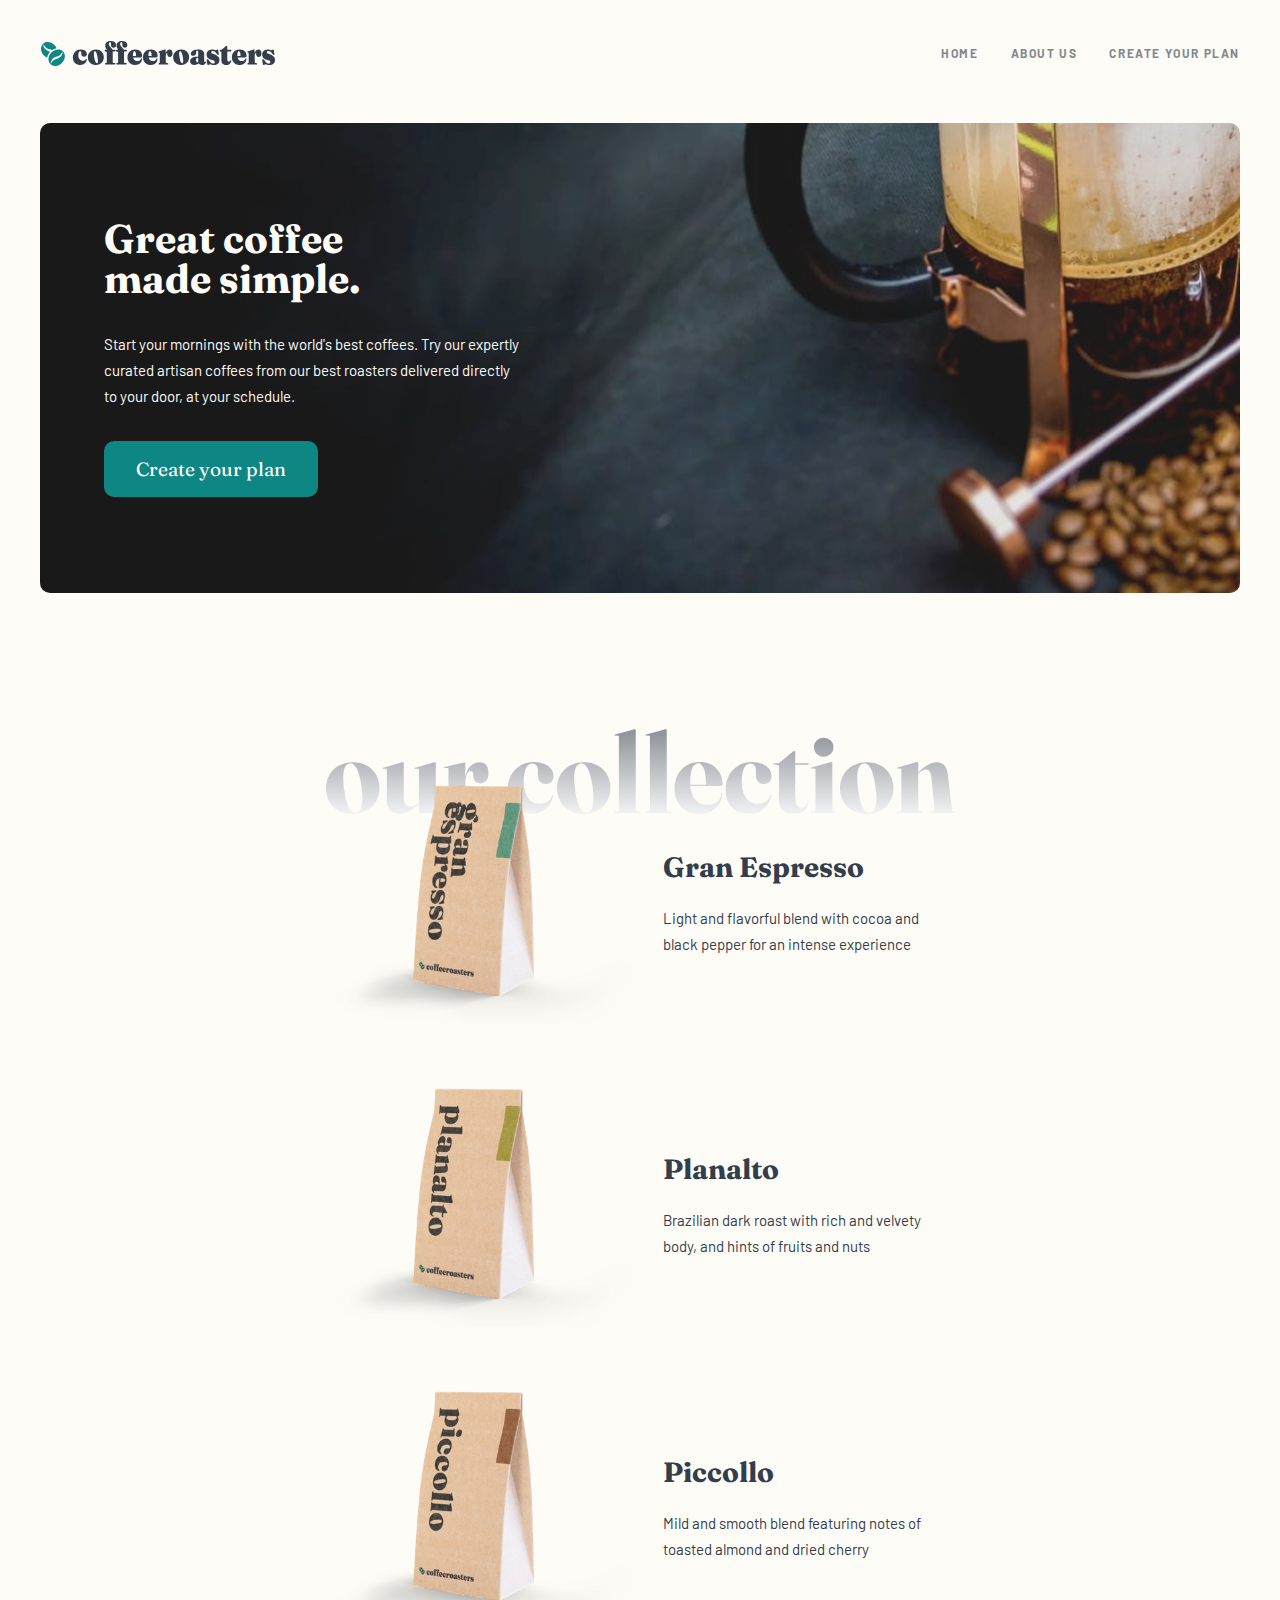
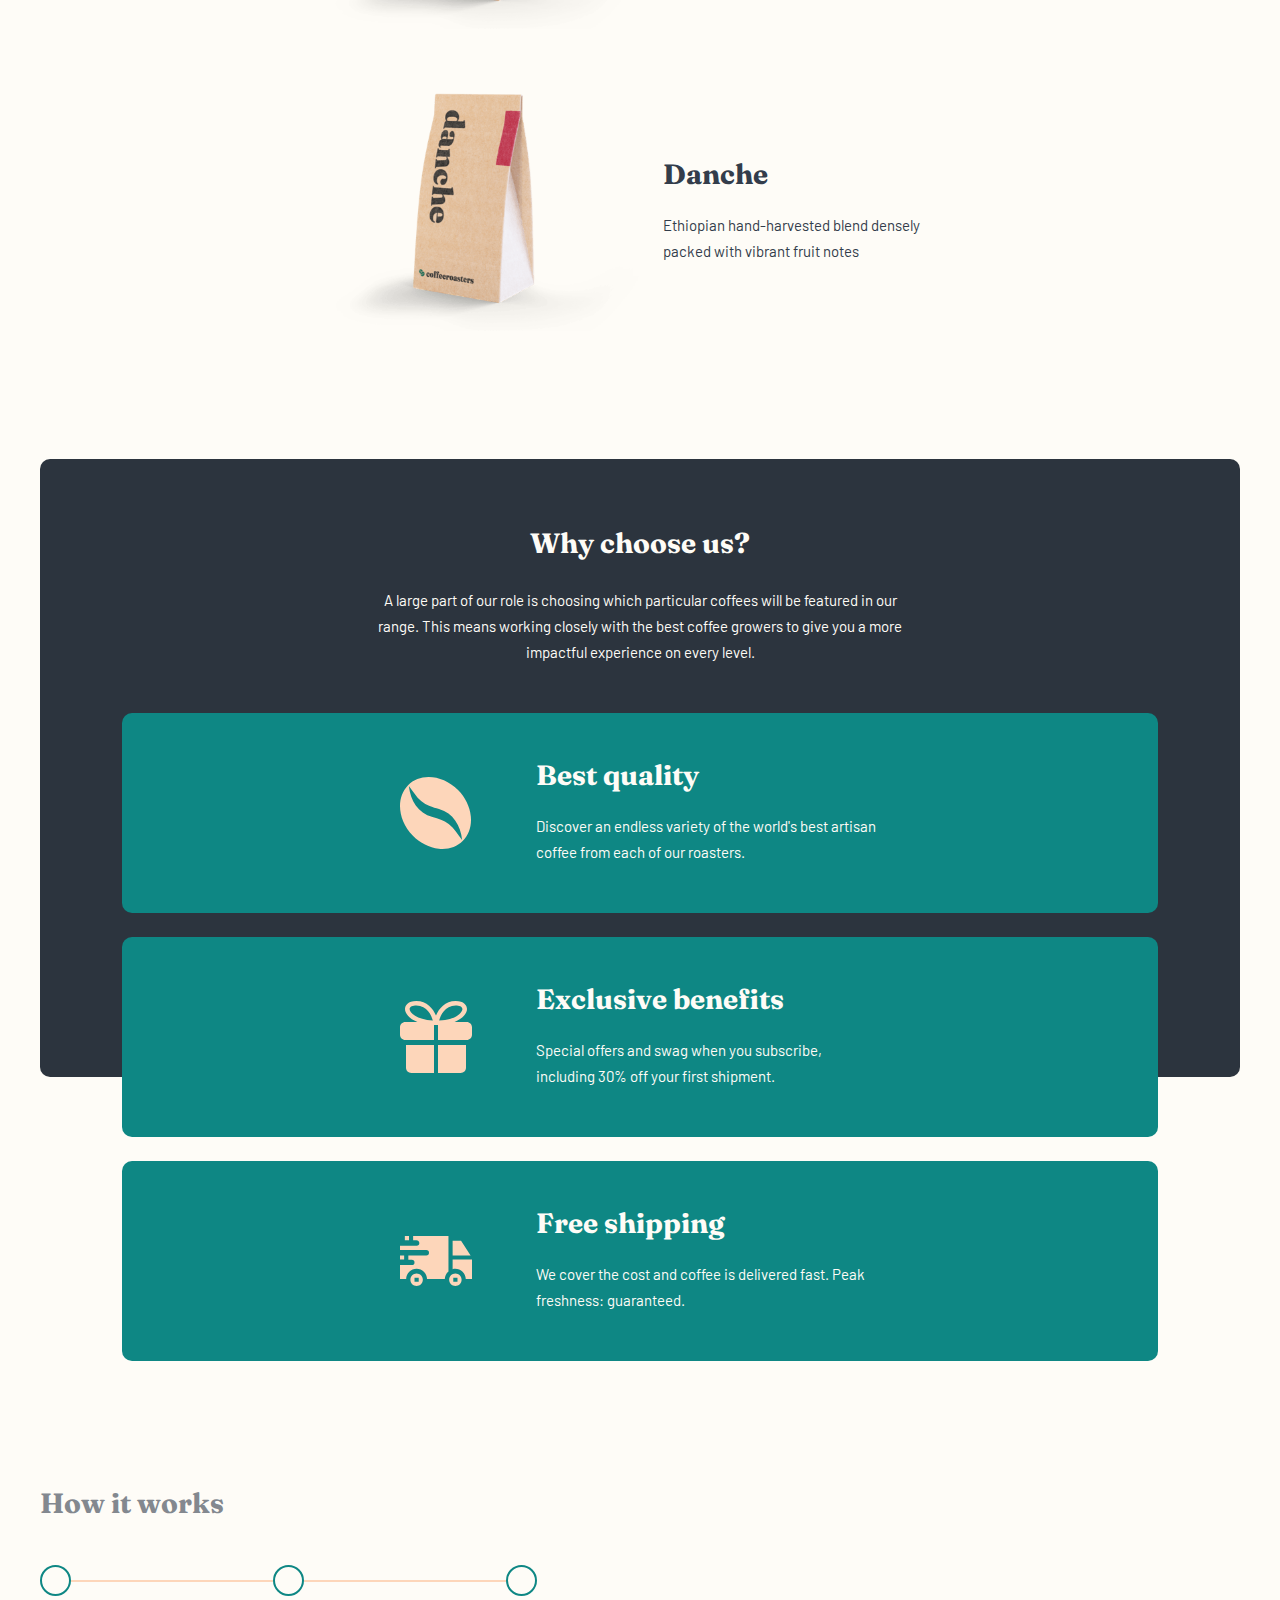
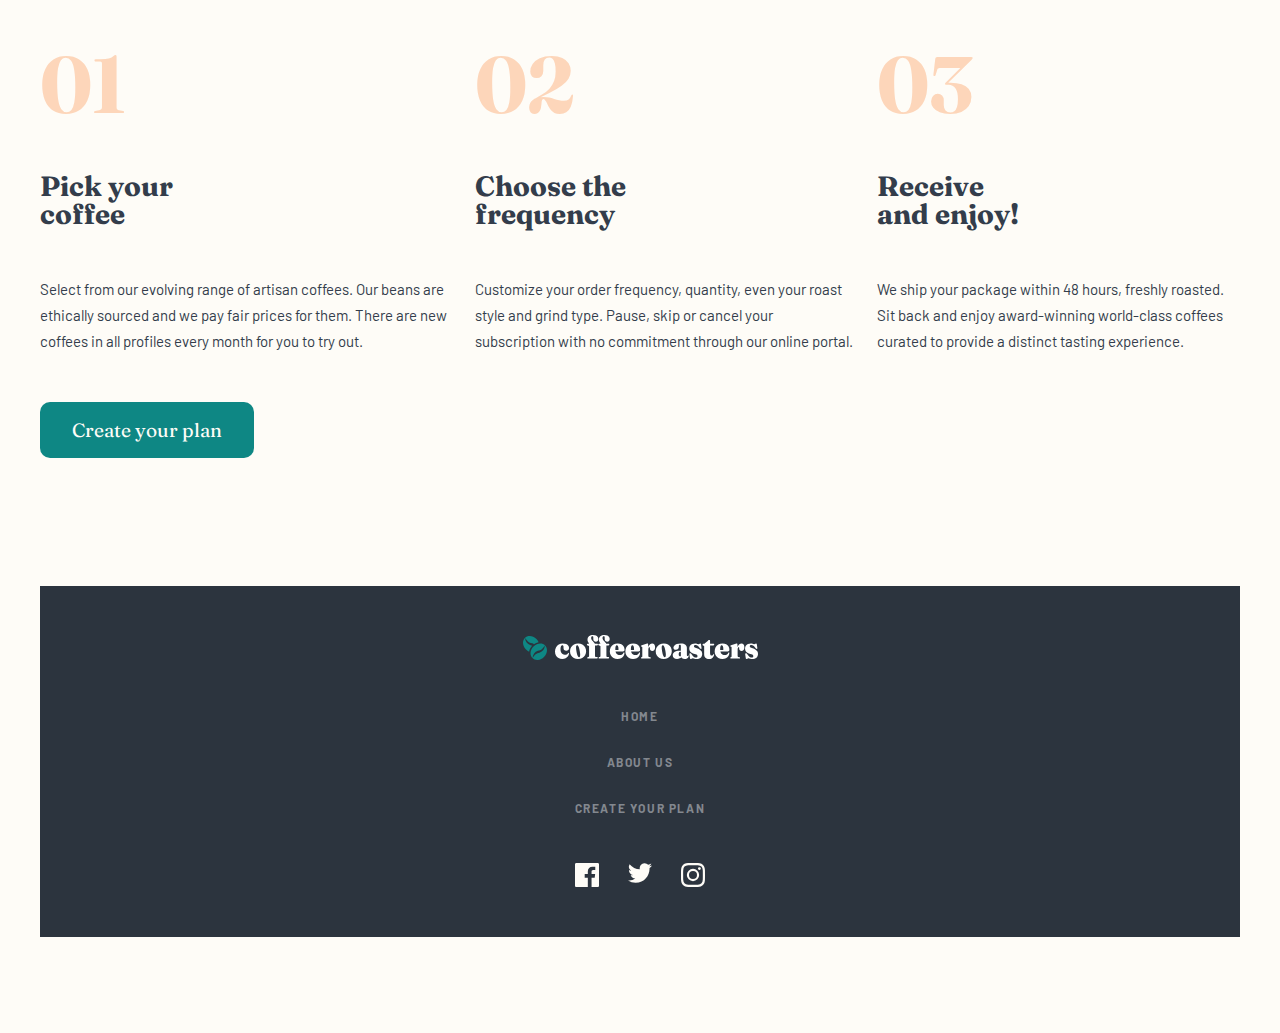
==== starter-code/index.html @ ee23ea0d "this will add the correct the spacing for the our collection section on mobile and tablet" ====
<!DOCTYPE html>
<html lang="en">
  <head>
    <meta charset="UTF-8" />
    <meta name="viewport" content="width=device-width, initial-scale=1.0" />

    <link
      rel="icon"
      type="image/png"
      sizes="32x32"
      href="./assets/favicon-32x32.png"
    />
    <link rel="stylesheet" href="styles.css" />
    <link rel="preconnect" href="https://fonts.googleapis.com" />
    <link rel="preconnect" href="https://fonts.gstatic.com" crossorigin />
    <link
      href="https://fonts.googleapis.com/css2?family=Barlow:wght@400;700&family=Fraunces:opsz,wght@9..144,900&display=swap"
      rel="stylesheet"
    />
    <title>Frontend Mentor | Coffeeroasters subscription site</title>
  </head>
  <body>
    <section class="header-nav-section">
      <img class="header-logo" src="./assets/shared/desktop/logo.svg" />
      <img id="burger-nav" src="./assets/shared/mobile/icon-hamburger.svg" />
      <nav class="header-nav">
        <a href="#">Home</a>
        <a href="#">About Us</a>
        <a href="#">Create Your Plan</a>
      </nav>
    </section>
    <nav class="mobile-menu-overlay">
      <a href="#">Home</a>
      <a href="#">About Us</a>
      <a href="#">Create Your Plan</a>
    </nav>
    <div class="container">
      <header>
        <h1>Great coffee made simple.</h1>

        <p>
          Start your mornings with the world's best coffees. Try our expertly
          curated artisan coffees from our best roasters delivered directly to
          your door, at your schedule.
        </p>

        <a class="green-button">Create your plan</a>
      </header>
      <section class="collections">
        <h2>our collection</h2>
        <div class="collections-container">
        <div class="collection-coffee">
          <img src="./assets/home/desktop/image-gran-espresso.png" />
          <div class="coffee-info">
            <h3>Gran Espresso</h3>
            <p>
              Light and flavorful blend with cocoa and black pepper for an
              intense experience
            </p>
          </div>
        </div>
        <div class="collection-coffee">
          <img src="./assets/home/desktop/image-planalto.png" />
          <div class="coffee-info">
            <h3>Planalto</h3>
            <p>
              Brazilian dark roast with rich and velvety body, and hints of
              fruits and nuts
            </p>
          </div>
        </div>
        <div class="collection-coffee">
          <img src="./assets/home/desktop/image-piccollo.png" />
          <div class="coffee-info">
            <h3>Piccollo</h3>
            <p>
              Mild and smooth blend featuring notes of toasted almond and dried
              cherry
            </p>
          </div>
        </div>
        <div class="collection-coffee">
          <img src="./assets/home/desktop/image-danche.png" />
          <div class="coffee-info">
            <h3>Danche</h3>
            <p>
              Ethiopian hand-harvested blend densely packed with vibrant fruit
              notes
            </p>
          </div>
        </div>
      </div>
      </section>
      <section class="why-choose-us">
        <div class="choose-background">
          <div class="dark-background"></div>
        </div>

        <div class="choose-content">
          <h2>Why choose us?</h2>
          <p>
            A large part of our role is choosing which particular coffees will
            be featured in our range. This means working closely with the best
            coffee growers to give you a more impactful experience on every
            level.
          </p>
          <div class="why-choose"></div>
          <div class="choose-container">
            <img src="./assets/home/desktop/icon-coffee-bean.svg" />
            <div class="why-choose-info">
              <h3>Best quality</h3>
              <p>
                Discover an endless variety of the world's best artisan coffee
                from each of our roasters.
              </p>
            </div>
          </div>
          <div class="choose-container">
            <img src="./assets/home/desktop/icon-gift.svg" />
            <div class="why-choose-info">
              <h3>Exclusive benefits</h3>
              <p>
                Special offers and swag when you subscribe, including 30% off
                your first shipment.
              </p>
            </div>
          </div>
          <div class="choose-container">
            <img src="./assets/home/desktop/icon-truck.svg" />
            <div class="why-choose-info">
              <h3>Free shipping</h3>
              <p>
                We cover the cost and coffee is delivered fast. Peak freshness:
                guaranteed.
              </p>
            </div>
          </div>
        </div>
      </section>
      <section class="how-it-works">
        <h3>How it works</h3>
        <div class="how-it-works-image">
          <div class="circle"></div>
          <div class="line"></div>
          <div class="circle"></div>
          <div class="line"></div>
          <div class="circle"></div>
        </div>
        <div class="how-it-works-container">
          <div class="how-it-works-info">
            <h4>01</h4>
            <h3>Pick your coffee</h3>
            <p>
              Select from our evolving range of artisan coffees. Our beans are
              ethically sourced and we pay fair prices for them. There are new
              coffees in all profiles every month for you to try out.
            </p>
          </div>
          <div class="how-it-works-info">
            <h4>02</h4>
            <h3>Choose the frequency</h3>
            <p>
              Customize your order frequency, quantity, even your roast style
              and grind type. Pause, skip or cancel your subscription with no
              commitment through our online portal.
            </p>
          </div>
          <div class="how-it-works-container">
            <div class="how-it-works-info">
              <h4>03</h4>
              <h3>Receive and enjoy!</h3>
              <p>
                We ship your package within 48 hours, freshly roasted. Sit back
                and enjoy award-winning world-class coffees curated to provide a
                distinct tasting experience.
              </p>
            </div>
          </div>
        </div>
        <a class="green-button">Create your plan</a>
      </section>
      <footer>
        <nav class="footer-nav">
          <img
            class="footer-logo"
            src="./assets/shared/desktop/logo-white.svg"
          />
          <a href="#">HOME</a>
          <a href="#">ABOUT US</a>
          <a href="#">CREATE YOUR PLAN</a>
          <div class="social-icons">
            <a href="#"
              ><svg xmlns="http://www.w3.org/2000/svg" width="24" height="24">
                <path
                  fill="#FEFCF7"
                  d="M22.675 0H1.325C.593 0 0 .593 0 1.325v21.351C0 23.407.593 24 1.325 24H12.82v-9.294H9.692v-3.622h3.128V8.413c0-3.1 1.893-4.788 4.659-4.788 1.325 0 2.463.099 2.795.143v3.24l-1.918.001c-1.504 0-1.795.715-1.795 1.763v2.313h3.587l-.467 3.622h-3.12V24h6.116c.73 0 1.323-.593 1.323-1.325V1.325C24 .593 23.407 0 22.675 0z"
                /></svg
            ></a>
            <a href="#"
              ><svg xmlns="http://www.w3.org/2000/svg" width="24" height="20">
                <path
                  fill="#FEFCF7"
                  d="M24 2.557a9.83 9.83 0 01-2.828.775A4.932 4.932 0 0023.337.608a9.864 9.864 0 01-3.127 1.195A4.916 4.916 0 0016.616.248c-3.179 0-5.515 2.966-4.797 6.045A13.978 13.978 0 011.671 1.149a4.93 4.93 0 001.523 6.574 4.903 4.903 0 01-2.229-.616c-.054 2.281 1.581 4.415 3.949 4.89a4.935 4.935 0 01-2.224.084 4.928 4.928 0 004.6 3.419A9.9 9.9 0 010 17.54a13.94 13.94 0 007.548 2.212c9.142 0 14.307-7.721 13.995-14.646A10.025 10.025 0 0024 2.557z"
                /></svg
            ></a>
            <a href="#"
              ><svg xmlns="http://www.w3.org/2000/svg" width="24" height="24">
                <path
                  fill="#FEFCF7"
                  d="M12 2.163c3.204 0 3.584.012 4.85.07 3.252.148 4.771 1.691 4.919 4.919.058 1.265.069 1.645.069 4.849 0 3.205-.012 3.584-.069 4.849-.149 3.225-1.664 4.771-4.919 4.919-1.266.058-1.644.07-4.85.07-3.204 0-3.584-.012-4.849-.07-3.26-.149-4.771-1.699-4.919-4.92-.058-1.265-.07-1.644-.07-4.849 0-3.204.013-3.583.07-4.849.149-3.227 1.664-4.771 4.919-4.919 1.266-.057 1.645-.069 4.849-.069zM12 0C8.741 0 8.333.014 7.053.072 2.695.272.273 2.69.073 7.052.014 8.333 0 8.741 0 12c0 3.259.014 3.668.072 4.948.2 4.358 2.618 6.78 6.98 6.98C8.333 23.986 8.741 24 12 24c3.259 0 3.668-.014 4.948-.072 4.354-.2 6.782-2.618 6.979-6.98.059-1.28.073-1.689.073-4.948 0-3.259-.014-3.667-.072-4.947-.196-4.354-2.617-6.78-6.979-6.98C15.668.014 15.259 0 12 0zm0 5.838a6.162 6.162 0 100 12.324 6.162 6.162 0 000-12.324zM12 16a4 4 0 110-8 4 4 0 010 8zm6.406-11.845a1.44 1.44 0 100 2.881 1.44 1.44 0 000-2.881z"
                /></svg
            ></a>
          </div>
        </nav>
      </footer>
    </div>
    <script src="./index.js"></script>
  </body>
</html>
---- starter-code/styles.css ----
* {
  box-sizing: border-box;
  margin: 0;
  padding: 0;
}

body {
  background: #fefcf7;
}

header {
  margin: 0 auto;
  background-image: url("./assets/home/mobile/image-hero-coffeepress.jpg");
  background-position: center;
  background-size: cover;
  border-radius: 10px;
  padding: 6rem 1rem 6rem 1rem;
  display: flex;
  flex-direction: column;
  gap: 2rem;
  align-items: center;
}

.green-button {
  border: none;
  background: rgb(14, 135, 132);
  font-size: 1.2rem;
  color: #fefcf7;
  font-family: "Fraunces", serif;
  padding: 1rem 2rem 1rem 2rem;
  border-radius: 10px;
}

header p {
  color: #fefcf7;
  text-align: center;
  max-width:25rem;
}

h1 {
  font-family: "Fraunces", serif;
  color: #fefcf7;
  text-align: center;
  font-size: 2.5rem;
  line-height: 2.5rem;
  max-width:20rem;
}

h2 {
  font-family: "Fraunces", serif;
  font-size: 2.5rem;
  line-height: 2.5rem;
  text-align: center;
}

h3 {
  font-family: "Fraunces", serif;
  font-size: 1.5rem;
  line-height: 1.5rem;
  text-align: center;
  color: rgb(51, 61, 75);
}

h4 {
  text-align: center;
  font-size: 5rem;
  line-height: 5rem;
  font-family: "Fraunces", serif;
  color: #fdd6ba;
}

p {
  font-family: "Barlow", sans-serif;
  line-height: 1.625rem;
  text-align: center;
  color:#333D4B;
}

.choose-content {
  display: flex;
  flex-direction: column;
  gap: 1.5rem;
  grid-row: 1/2;
  grid-column: 1/2;
  padding: 4rem 1.5rem 8rem 1.5rem;
}

.choose-content h3,
.choose-content p {
  color: #fefcf7;
}

.container {
  padding: 5.6875rem 1.5rem 0 1.5rem;
}

.collections-container {
  display:flex;
  flex-direction:column;
  gap:4rem;
}

.collections {
  padding: 8rem 1rem 8rem 1rem;
  display: flex;
  flex-direction: column;
  gap: 4rem;
  align-items: center;
}

.collections h2 {
  background: -webkit-linear-gradient(#83888f, #ffff);
  background-clip: text;
  -webkit-text-fill-color: transparent;
}

.collection-coffee img {
  max-width: 80%;
}

.collection-coffee {
  justify-content: center;
  display: flex;
  flex-direction: column;
  align-items: center;
  gap: 1.5rem;
}

.why-choose-us {
  display: grid;
}

.why-choose-info {
  display:flex;
  flex-direction: column;
  gap:1.5rem;
}

.why-choose-us h2 {
  color: #fefcf7;
  font-size: 1.75rem;
}

.choose-background {
  display: grid;
  grid-template-rows: 60% 40%;
  min-height: 100%;
  grid-row: 1/2;
  grid-column: 1/2;
}

.dark-background {
  background: #2c343e;
  border-radius: 10px;
  grid-row: 1/2;
}

.choose-background h3 {
  color: #fefcf7;
  padding-bottom: 1rem;
}

.choose-background p {
  color: #fefcf7;
  padding-bottom: 3rem;
}

.choose-container img {
  padding-bottom: 1rem;
}

.choose-container {
  background: #0e8784;
  padding: 3rem 2.2rem;
  display: flex;
  flex-direction: column;
  align-items: center;
  gap: 2rem;
  border-radius: 10px;
}

.choose-container h3,
.choose-container p {
  color: #fefcf7;
}

.how-it-works {
  display: flex;
  flex-direction: column;
  gap: 4rem;
  align-items: center;
  padding-bottom: 8rem;
}

.how-it-works-container {
  display: flex;
  flex-direction: column;
  align-items: center;
  gap: 1.5rem;
  border-radius: 10px;
}

.how-it-works h3 {
  color: #83888f;
}

.how-it-works-container h3 {
  color: rgb(51, 61, 75);
}

.how-it-works-info {
  display: flex;
  flex-direction: column;
  gap:1.5rem;
}

footer {
  padding: 3rem 0rem;
  background-color: #2c343e;
  margin-bottom: 6rem;
}

.footer-nav  {
  display: flex;
  flex-direction: column;
  text-decoration: none;
  color: white;
  align-items: center;
  gap: 2rem;
}

.footer-nav a {
  text-decoration: none;
  color: #83888f;
  font-family: "Barlow", sans-serif;
  font-size: 0.75rem;
  font-weight: 700;
  letter-spacing: .1rem;;
}

.social-icons {
  display: flex;
  justify-content: space-between;
  gap: 1.8rem;
  padding-top:1rem;
}

.footer-logo {
  padding-bottom:1rem;
}

.header-nav-section {
  padding: 2rem 1.5rem;
  display:flex;
  align-items:center;
  justify-content: space-between;
  position:fixed;
  z-index:2;
  width:100%;
  background-color:  #fefcf7;;
}

.header-logo {
  width:10.1875rem;
}

.mobile-menu-overlay {
  z-index:1;
  height:100%;
  width:100vw;
  display:flex;
  flex-direction: column;
  justify-content: start;
  align-items:center;
  position: fixed;
  background:-webkit-linear-gradient(270deg, rgba(254,252,247,1) 45%, rgba(255,255,255,0) 100%);
  padding-top:8rem;
  gap:2rem;
  visibility:hidden;
  opacity:0;
  transition:0.5s;
}

.mobile-menu-overlay a {
  font-size:1.5rem;
  text-decoration: none;
  color: rgb(51, 61, 75);
  font-family: "Fraunces", serif;
}

.nav-active {
  opacity:1;
  visibility: visible;
}

.coffee-info {
  display:flex;
  flex-direction:column;
  gap:1.5rem;
}

.header-nav {
  display:none;
}


@media (min-width:768px) {

  body {
    font-size:15px;
  }

  .container {
    padding: 7.6796875rem 2.5rem 0 2.5rem;
  }

  h1 {
    max-width:20rem;
    text-align: start;
  }

  h3 {
    font-size:1.75rem;
    line-height:1.75rem;
  }

  header {
    background-image: url("./assets/home/tablet/image-hero-coffeepress.jpg");
    padding: 6rem 4rem 6rem 4rem;
    align-items: start;
  }

  header p {
    text-align:left;
    max-width:26rem;
  }

  .collections h2 {
    font-size:7rem;
    padding:2rem 0;
    position: absolute;
  }

  .collection-coffee img {
    z-index:1;
    max-width:40%;
  }

  .collection-coffee {
    flex-direction: row;
  }

  .coffee-info {
    align-items:start;
    z-index:1;
  }

  .coffee-info p {
    text-align: left;
    max-width: 17.625rem;
  }

  .choose-container {
    flex-direction: row;
    margin: 0 auto;
    width:90%;
    justify-content: center;
    gap:4rem;
  }

  .choose-content p {
    max-width:33.75rem;
    margin:0 auto;
  }
  
  .why-choose-info {
    display: flex;
    flex-direction:column;
    gap:1.5rem;
    align-items: start;
  }
  
  .why-choose-info {
    display: flex;
    flex-direction:column;
    gap:1.5rem;
  }

  .why-choose-info p {
    max-width:21.5rem;
    text-align: left;
  }

  .choose-container img {
    padding:0;
  }

  .how-it-works {
    flex-direction: column;
    align-items: start;
    gap:3rem;
  }

  .how-it-works-container {
    flex-direction: row;
    align-items: stretch;
    gap:1.5rem;
  }

  .how-it-works-info {
    display: flex;
    flex-direction:column;
    gap:3rem;
    padding:0;

  }

  .how-it-works-info h4,
  .how-it-works-info h3,
  .how-it-works-info p {
    text-align: left;
  }

  .how-it-works-info h3 {
    max-width:10rem;
  }

  #burger-nav {
    display:none;
  }

  .mobile-menu-overlay {
    display: none;
  }

  .header-nav-section {
    padding:2.5rem 2.5rem;
  }

  .header-nav {
    display: flex;
    gap:2rem;
  }

  .header-nav a {
    text-transform: uppercase;
    text-decoration: none;
    color: #83888f;
    font-family: "Barlow", sans-serif;
    font-size: 0.75rem;
    font-weight: 700;
    letter-spacing: .1rem;;
  }

  .header-logo {
    width:14.75rem;
  }

  .how-it-works-image {
    display:flex;
    align-items: center;
  }

  .circle {
    width: 1.9375rem;
    height: 1.9375rem;
    border-radius: 100px;
    border:2px solid #0E8784;
  }

  .line {
    width:12.625rem;
    height:2px;
    background:#FDD6BA;
  }


.collections-container {
  padding-top:4rem;
}
}
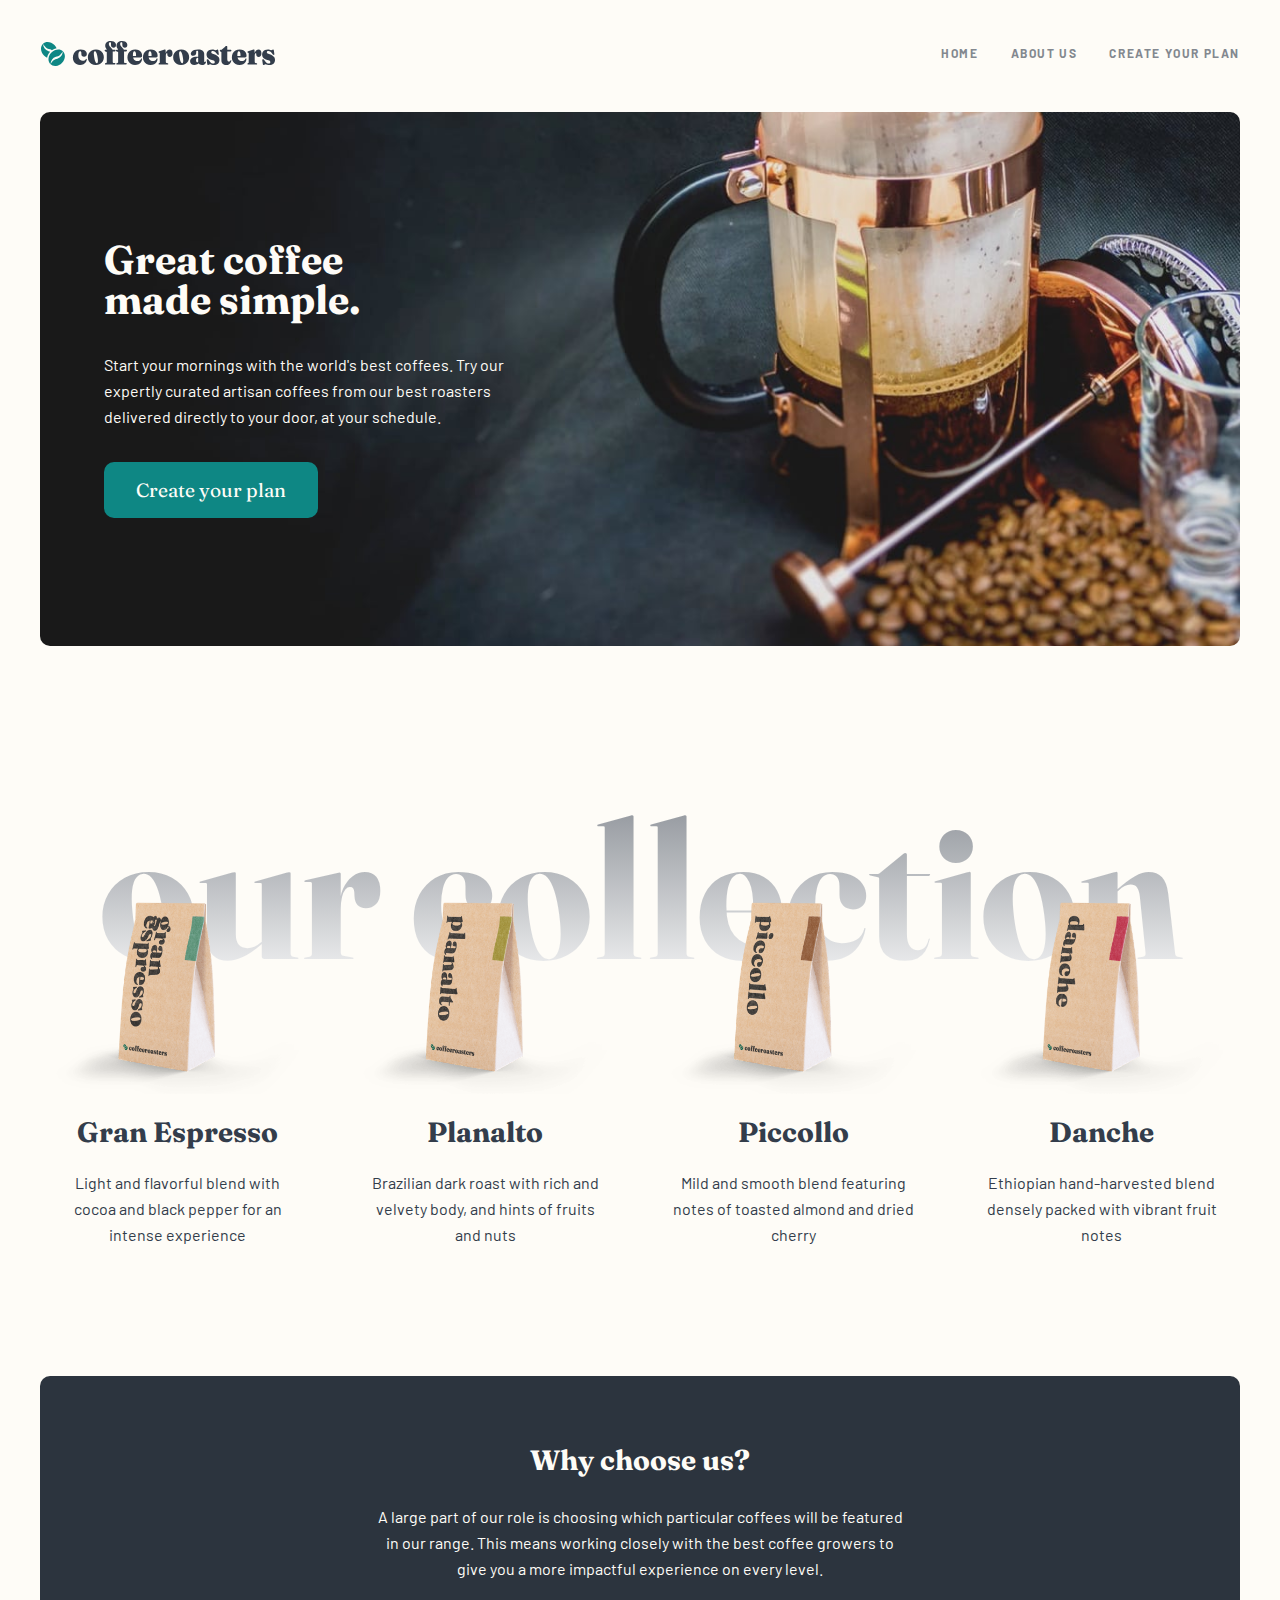
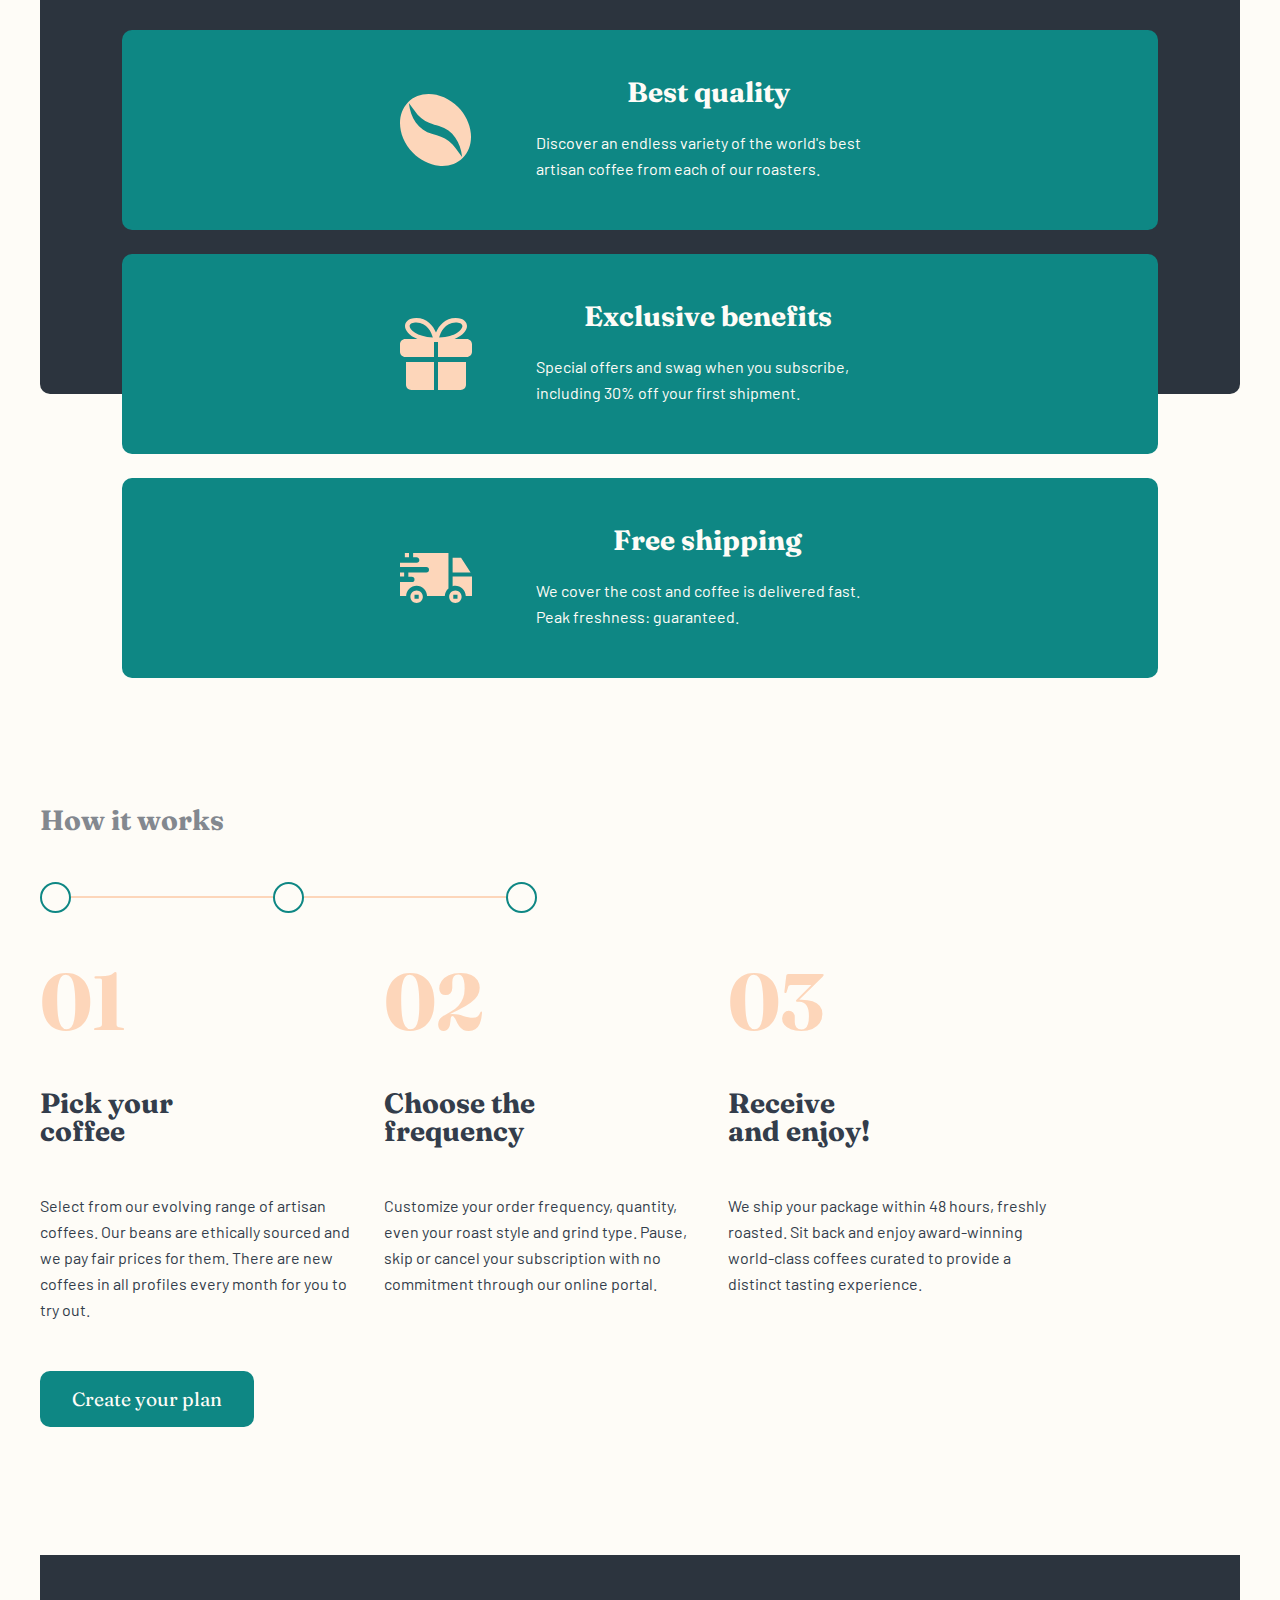
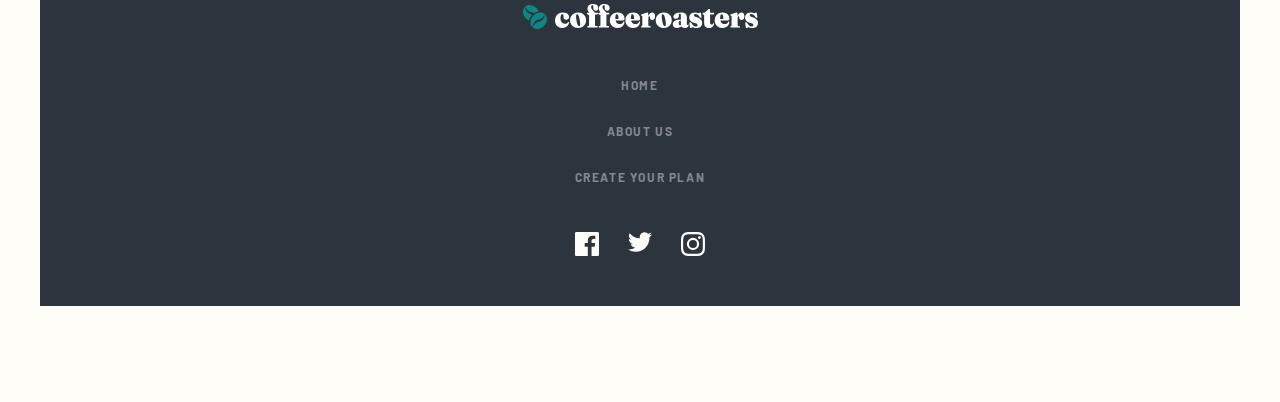
==== commit af3a431a: "this will centre the nav bar for devices over 1440px wide" ====
--- a/starter-code/index.html
+++ b/starter-code/index.html
@@ -21,6 +21,7 @@
   </head>
   <body>
     <section class="header-nav-section">
+      <div class="nav-container">
       <img class="header-logo" src="./assets/shared/desktop/logo.svg" />
       <img id="burger-nav" src="./assets/shared/mobile/icon-hamburger.svg" />
       <nav class="header-nav">
@@ -28,6 +29,7 @@
         <a href="#">About Us</a>
         <a href="#">Create Your Plan</a>
       </nav>
+    </div>
     </section>
     <nav class="mobile-menu-overlay">
       <a href="#">Home</a>
--- a/starter-code/styles.css
+++ b/starter-code/styles.css
@@ -34,7 +34,7 @@
 header p {
   color: #fefcf7;
   text-align: center;
-  max-width:25rem;
+  max-width: 25rem;
 }
 
 h1 {
@@ -43,7 +43,7 @@
   text-align: center;
   font-size: 2.5rem;
   line-height: 2.5rem;
-  max-width:20rem;
+  max-width: 20rem;
 }
 
 h2 {
@@ -73,7 +73,7 @@
   font-family: "Barlow", sans-serif;
   line-height: 1.625rem;
   text-align: center;
-  color:#333D4B;
+  color: #333d4b;
 }
 
 .choose-content {
@@ -88,6 +88,8 @@
 .choose-content h3,
 .choose-content p {
   color: #fefcf7;
+  max-width: 20rem;
+  margin: 0 auto;
 }
 
 .container {
@@ -95,9 +97,9 @@
 }
 
 .collections-container {
-  display:flex;
-  flex-direction:column;
-  gap:4rem;
+  display: flex;
+  flex-direction: column;
+  gap: 4rem;
 }
 
 .collections {
@@ -131,9 +133,9 @@
 }
 
 .why-choose-info {
-  display:flex;
-  flex-direction: column;
-  gap:1.5rem;
+  display: flex;
+  flex-direction: column;
+  gap: 1.5rem;
 }
 
 .why-choose-us h2 {
@@ -187,16 +189,16 @@
 .how-it-works {
   display: flex;
   flex-direction: column;
+  gap: 2rem;
+  align-items: center;
+  padding-bottom: 8rem;
+}
+
+.how-it-works-container {
+  display: flex;
+  flex-direction: column;
+  align-items: center;
   gap: 4rem;
-  align-items: center;
-  padding-bottom: 8rem;
-}
-
-.how-it-works-container {
-  display: flex;
-  flex-direction: column;
-  align-items: center;
-  gap: 1.5rem;
   border-radius: 10px;
 }
 
@@ -211,7 +213,11 @@
 .how-it-works-info {
   display: flex;
   flex-direction: column;
-  gap:1.5rem;
+  gap: 1.5rem;
+}
+
+.how-it-works-info p {
+  max-width: 20rem;
 }
 
 footer {
@@ -220,7 +226,7 @@
   margin-bottom: 6rem;
 }
 
-.footer-nav  {
+.footer-nav {
   display: flex;
   flex-direction: column;
   text-decoration: none;
@@ -235,79 +241,94 @@
   font-family: "Barlow", sans-serif;
   font-size: 0.75rem;
   font-weight: 700;
-  letter-spacing: .1rem;;
+  letter-spacing: 0.1rem;
 }
 
 .social-icons {
   display: flex;
   justify-content: space-between;
   gap: 1.8rem;
-  padding-top:1rem;
+  padding-top: 1rem;
 }
 
 .footer-logo {
-  padding-bottom:1rem;
+  padding-bottom: 1rem;
 }
 
 .header-nav-section {
   padding: 2rem 1.5rem;
-  display:flex;
-  align-items:center;
+  display: flex;
+  align-items: center;
   justify-content: space-between;
-  position:fixed;
-  z-index:2;
-  width:100%;
-  background-color:  #fefcf7;;
+  position: fixed;
+  z-index: 2;
+  width: 100%;
+  background-color: #fefcf7;
 }
 
 .header-logo {
-  width:10.1875rem;
+  width: 10.1875rem;
 }
 
 .mobile-menu-overlay {
-  z-index:1;
-  height:100%;
-  width:100vw;
-  display:flex;
+  z-index: 1;
+  height: 100%;
+  width: 100vw;
+  display: flex;
   flex-direction: column;
   justify-content: start;
-  align-items:center;
+  align-items: center;
   position: fixed;
-  background:-webkit-linear-gradient(270deg, rgba(254,252,247,1) 45%, rgba(255,255,255,0) 100%);
-  padding-top:8rem;
-  gap:2rem;
-  visibility:hidden;
-  opacity:0;
-  transition:0.5s;
+  background: -webkit-linear-gradient(
+    270deg,
+    rgba(254, 252, 247, 1) 45%,
+    rgba(255, 255, 255, 0) 100%
+  );
+  padding-top: 8rem;
+  gap: 2rem;
+  visibility: hidden;
+  opacity: 0;
+  transition: 0.5s;
 }
 
 .mobile-menu-overlay a {
-  font-size:1.5rem;
+  font-size: 1.5rem;
   text-decoration: none;
   color: rgb(51, 61, 75);
   font-family: "Fraunces", serif;
 }
 
 .nav-active {
-  opacity:1;
+  opacity: 1;
   visibility: visible;
 }
 
 .coffee-info {
-  display:flex;
-  flex-direction:column;
-  gap:1.5rem;
+  display: flex;
+  flex-direction: column;
+  gap: 1.5rem;
+}
+
+.coffee-info p {
+  max-width: 17.625rem;
 }
 
 .header-nav {
-  display:none;
-}
-
-
-@media (min-width:768px) {
-
+  display: none;
+}
+
+.nav-container {
+  display: flex;
+  max-width: 90rem;
+  justify-content: space-between;
+  width: 100%;
+  margin: 0 auto;
+  align-items: center;
+}
+
+@media (min-width: 768px) {
   body {
-    font-size:15px;
+    font-size: 15px;
   }
 
   .container {
@@ -315,13 +336,13 @@
   }
 
   h1 {
-    max-width:20rem;
+    max-width: 20rem;
     text-align: start;
   }
 
   h3 {
-    font-size:1.75rem;
-    line-height:1.75rem;
+    font-size: 1.75rem;
+    line-height: 1.75rem;
   }
 
   header {
@@ -331,19 +352,19 @@
   }
 
   header p {
-    text-align:left;
-    max-width:26rem;
+    text-align: left;
+    max-width: 26rem;
   }
 
   .collections h2 {
-    font-size:7rem;
-    padding:2rem 0;
+    font-size: 7rem;
+    padding: 2rem 0;
     position: absolute;
   }
 
   .collection-coffee img {
-    z-index:1;
-    max-width:40%;
+    z-index: 1;
+    max-width: 40%;
   }
 
   .collection-coffee {
@@ -351,8 +372,8 @@
   }
 
   .coffee-info {
-    align-items:start;
-    z-index:1;
+    align-items: start;
+    z-index: 1;
   }
 
   .coffee-info p {
@@ -363,56 +384,55 @@
   .choose-container {
     flex-direction: row;
     margin: 0 auto;
-    width:90%;
+    width: 90%;
     justify-content: center;
-    gap:4rem;
+    gap: 4rem;
   }
 
   .choose-content p {
-    max-width:33.75rem;
-    margin:0 auto;
-  }
-  
+    max-width: 33.75rem;
+    margin: 0 auto;
+  }
+
   .why-choose-info {
     display: flex;
-    flex-direction:column;
-    gap:1.5rem;
+    flex-direction: column;
+    gap: 1.5rem;
     align-items: start;
   }
-  
+
   .why-choose-info {
     display: flex;
-    flex-direction:column;
-    gap:1.5rem;
+    flex-direction: column;
+    gap: 1.5rem;
   }
 
   .why-choose-info p {
-    max-width:21.5rem;
+    max-width: 21.5rem;
     text-align: left;
   }
 
   .choose-container img {
-    padding:0;
+    padding: 0;
   }
 
   .how-it-works {
     flex-direction: column;
     align-items: start;
-    gap:3rem;
+    gap: 3rem;
   }
 
   .how-it-works-container {
     flex-direction: row;
     align-items: stretch;
-    gap:1.5rem;
+    gap: 1.5rem;
   }
 
   .how-it-works-info {
     display: flex;
-    flex-direction:column;
-    gap:3rem;
-    padding:0;
-
+    flex-direction: column;
+    gap: 3rem;
+    padding: 0;
   }
 
   .how-it-works-info h4,
@@ -422,11 +442,11 @@
   }
 
   .how-it-works-info h3 {
-    max-width:10rem;
+    max-width: 10rem;
   }
 
   #burger-nav {
-    display:none;
+    display: none;
   }
 
   .mobile-menu-overlay {
@@ -434,12 +454,12 @@
   }
 
   .header-nav-section {
-    padding:2.5rem 2.5rem;
+    padding: 2.5rem 2.5rem;
   }
 
   .header-nav {
     display: flex;
-    gap:2rem;
+    gap: 2rem;
   }
 
   .header-nav a {
@@ -449,15 +469,15 @@
     font-family: "Barlow", sans-serif;
     font-size: 0.75rem;
     font-weight: 700;
-    letter-spacing: .1rem;;
+    letter-spacing: 0.1rem;
   }
 
   .header-logo {
-    width:14.75rem;
+    width: 14.75rem;
   }
 
   .how-it-works-image {
-    display:flex;
+    display: flex;
     align-items: center;
   }
 
@@ -465,17 +485,80 @@
     width: 1.9375rem;
     height: 1.9375rem;
     border-radius: 100px;
-    border:2px solid #0E8784;
+    border: 2px solid #0e8784;
   }
 
   .line {
-    width:12.625rem;
-    height:2px;
-    background:#FDD6BA;
-  }
-
-
-.collections-container {
-  padding-top:4rem;
-}
-}+    width: 12.625rem;
+    height: 2px;
+    background: #fdd6ba;
+  }
+
+  .collections-container {
+    padding-top: 4rem;
+  }
+}
+
+@media (min-width: 1140px) {
+  .container {
+    padding: 7rem 2.5rem 0 2.5rem;
+    max-width: 90rem;
+    margin: 0 auto;
+  }
+  body {
+    font-size: 16px;
+  }
+
+  header {
+    background-image: url("./assets/home/desktop/image-hero-coffeepress.jpg");
+    padding: 8rem 4rem 8rem 4rem;
+  }
+
+  .collections-container {
+    flex-direction: row;
+  }
+
+  .collection-coffee {
+    flex-direction: column;
+  }
+
+  .collection-coffee img {
+    min-width: 100%;
+  }
+
+  .collection-coffee h3 {
+    text-align: center;
+  }
+
+  .coffee-info {
+    align-items: center;
+  }
+
+  .coffee-info p {
+    text-align: center;
+    max-width: 18rem;
+  }
+
+  .collections-container {
+    justify-content: space-between;
+    align-items: start;
+    padding-top: 8rem;
+  }
+
+  .collections h2 {
+    padding: 6rem 0;
+    min-width: 100%;
+    max-width: 90rem;
+    font-size: 15vw;
+  }
+
+  .nav-container {
+    max-width: 85rem;
+  }
+}
+
+@media (min-width: 1440px) {
+  .collections h2 {
+    font-size: 14.2rem;
+  }
+}
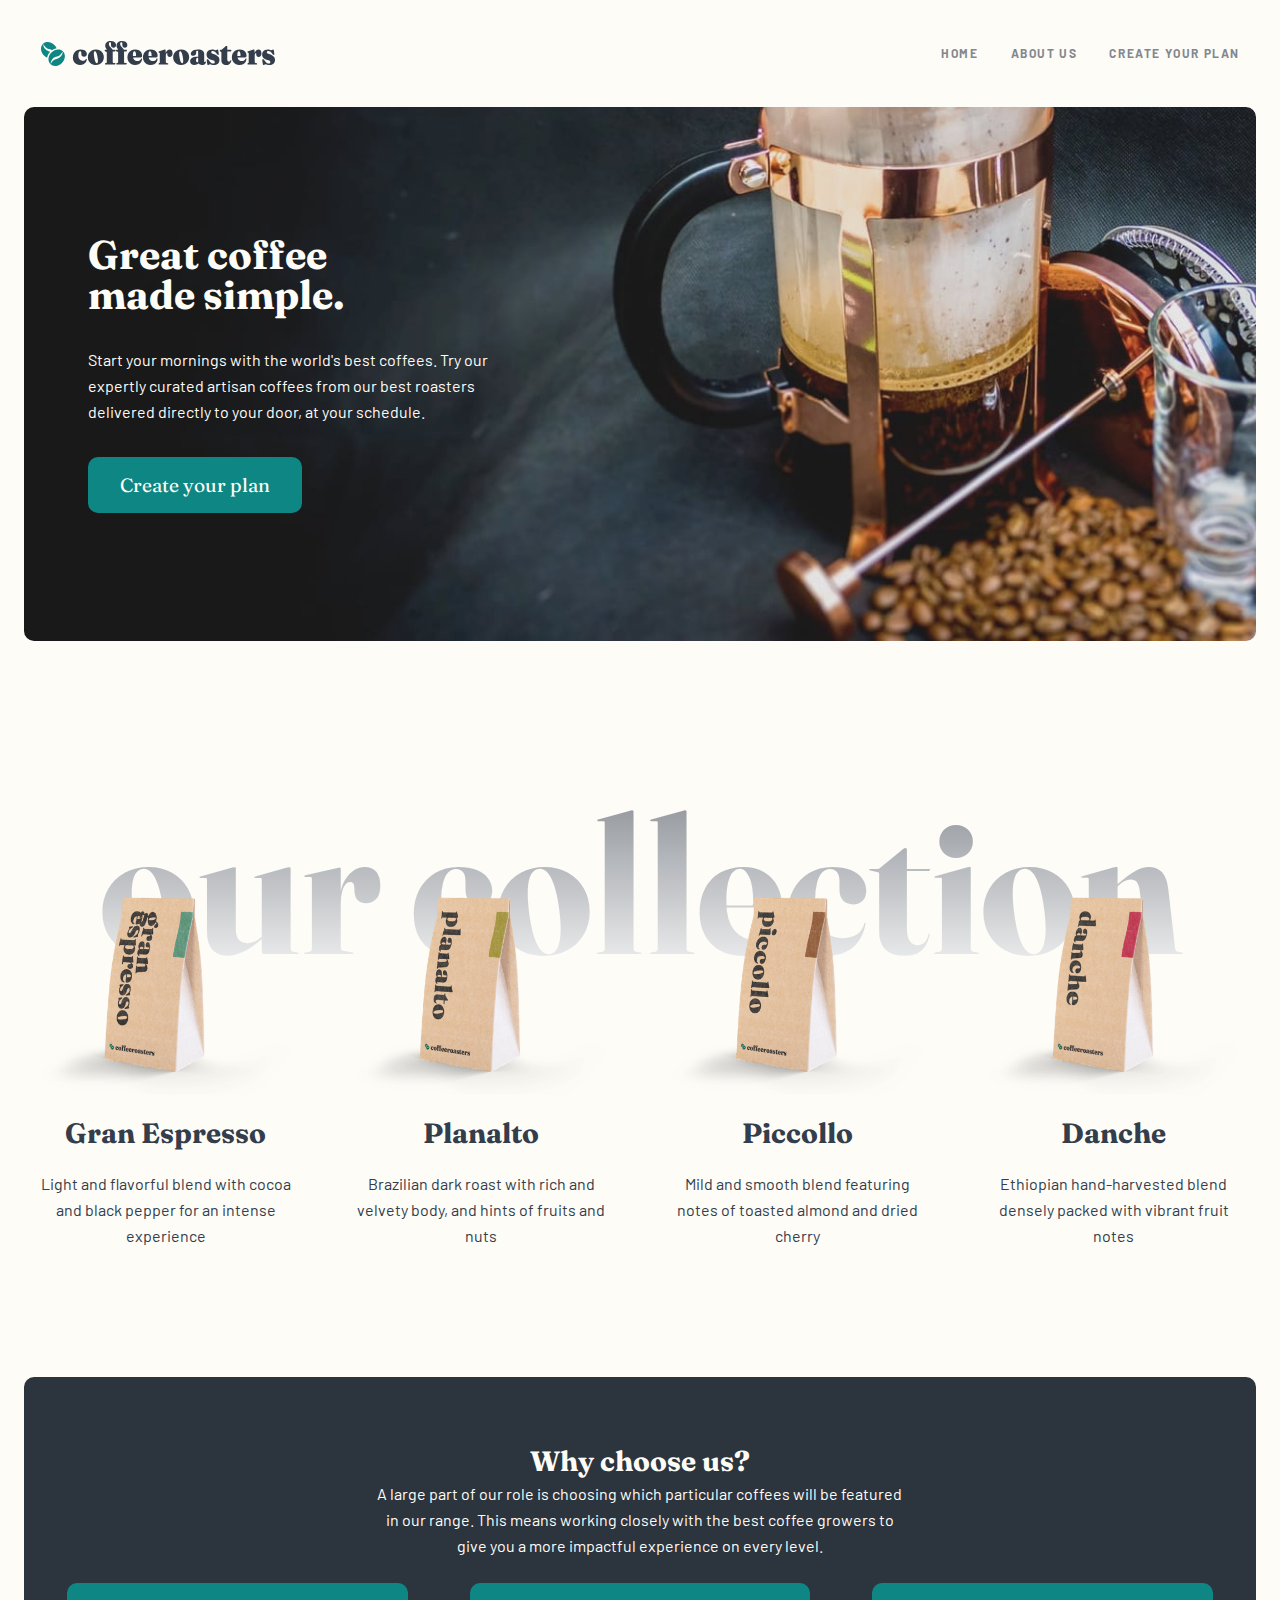
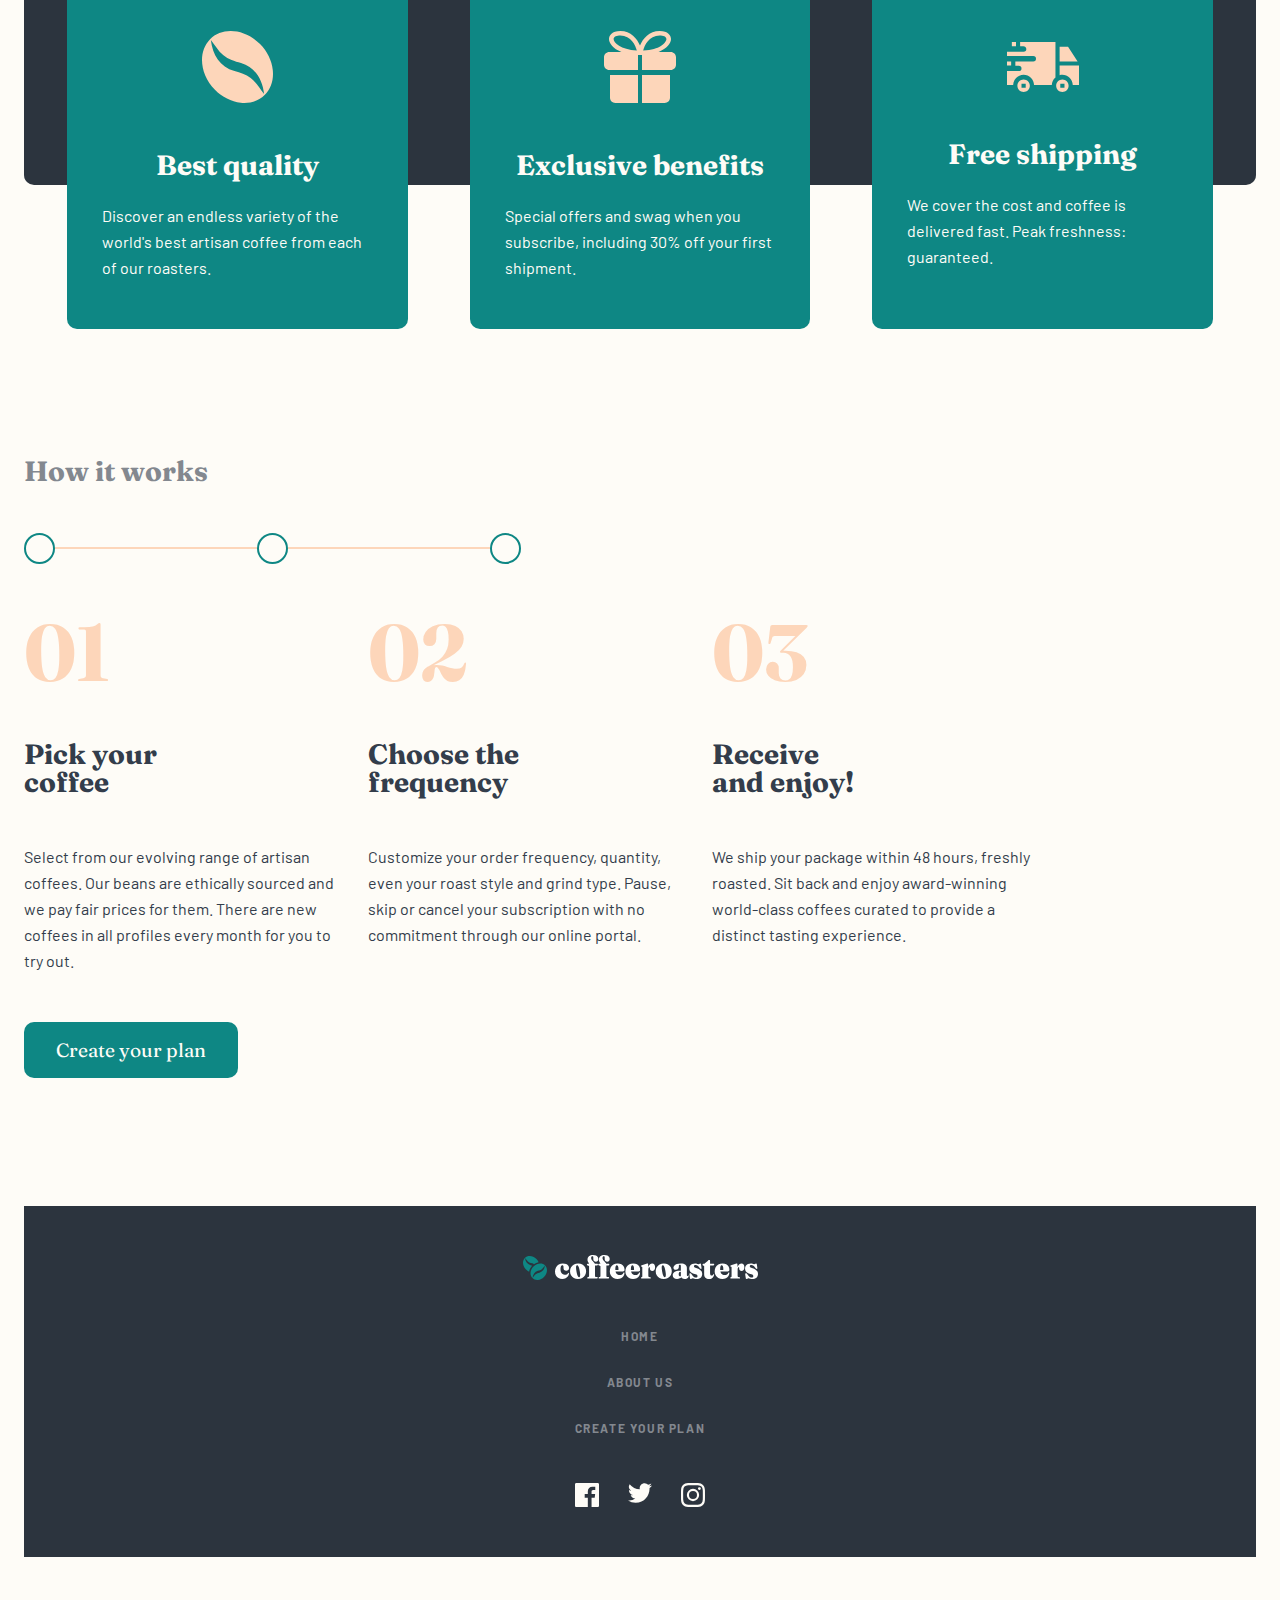
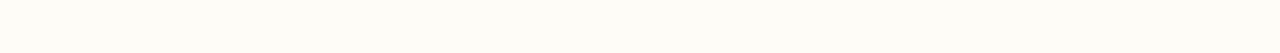
==== commit 5798fdcb: "this will add the inital code to make the why choose us section responsive for desktop" ====
--- a/starter-code/index.html
+++ b/starter-code/index.html
@@ -99,6 +99,7 @@
         </div>
 
         <div class="choose-content">
+          <div class="why-choose">
           <h2>Why choose us?</h2>
           <p>
             A large part of our role is choosing which particular coffees will
@@ -106,7 +107,7 @@
             coffee growers to give you a more impactful experience on every
             level.
           </p>
-          <div class="why-choose"></div>
+        </div>
           <div class="choose-container">
             <img src="./assets/home/desktop/icon-coffee-bean.svg" />
             <div class="why-choose-info">
--- a/starter-code/styles.css
+++ b/starter-code/styles.css
@@ -555,7 +555,32 @@
   .nav-container {
     max-width: 85rem;
   }
-}
+
+  .container {
+    padding: 6.6796875rem 1.5rem 0 1.5rem;
+  }
+
+  .choose-content {
+    flex-direction:row;
+  }
+
+  .choose-container {
+    flex-direction:column;
+    gap:3rem;
+  }
+
+  .choose-content {
+    display: grid;
+    grid-template-columns: repeat(3, 1fr);
+}
+
+  .why-choose {
+    grid-column: 1/4;
+    gap:2rem;
+}
+}
+
+
 
 @media (min-width: 1440px) {
   .collections h2 {
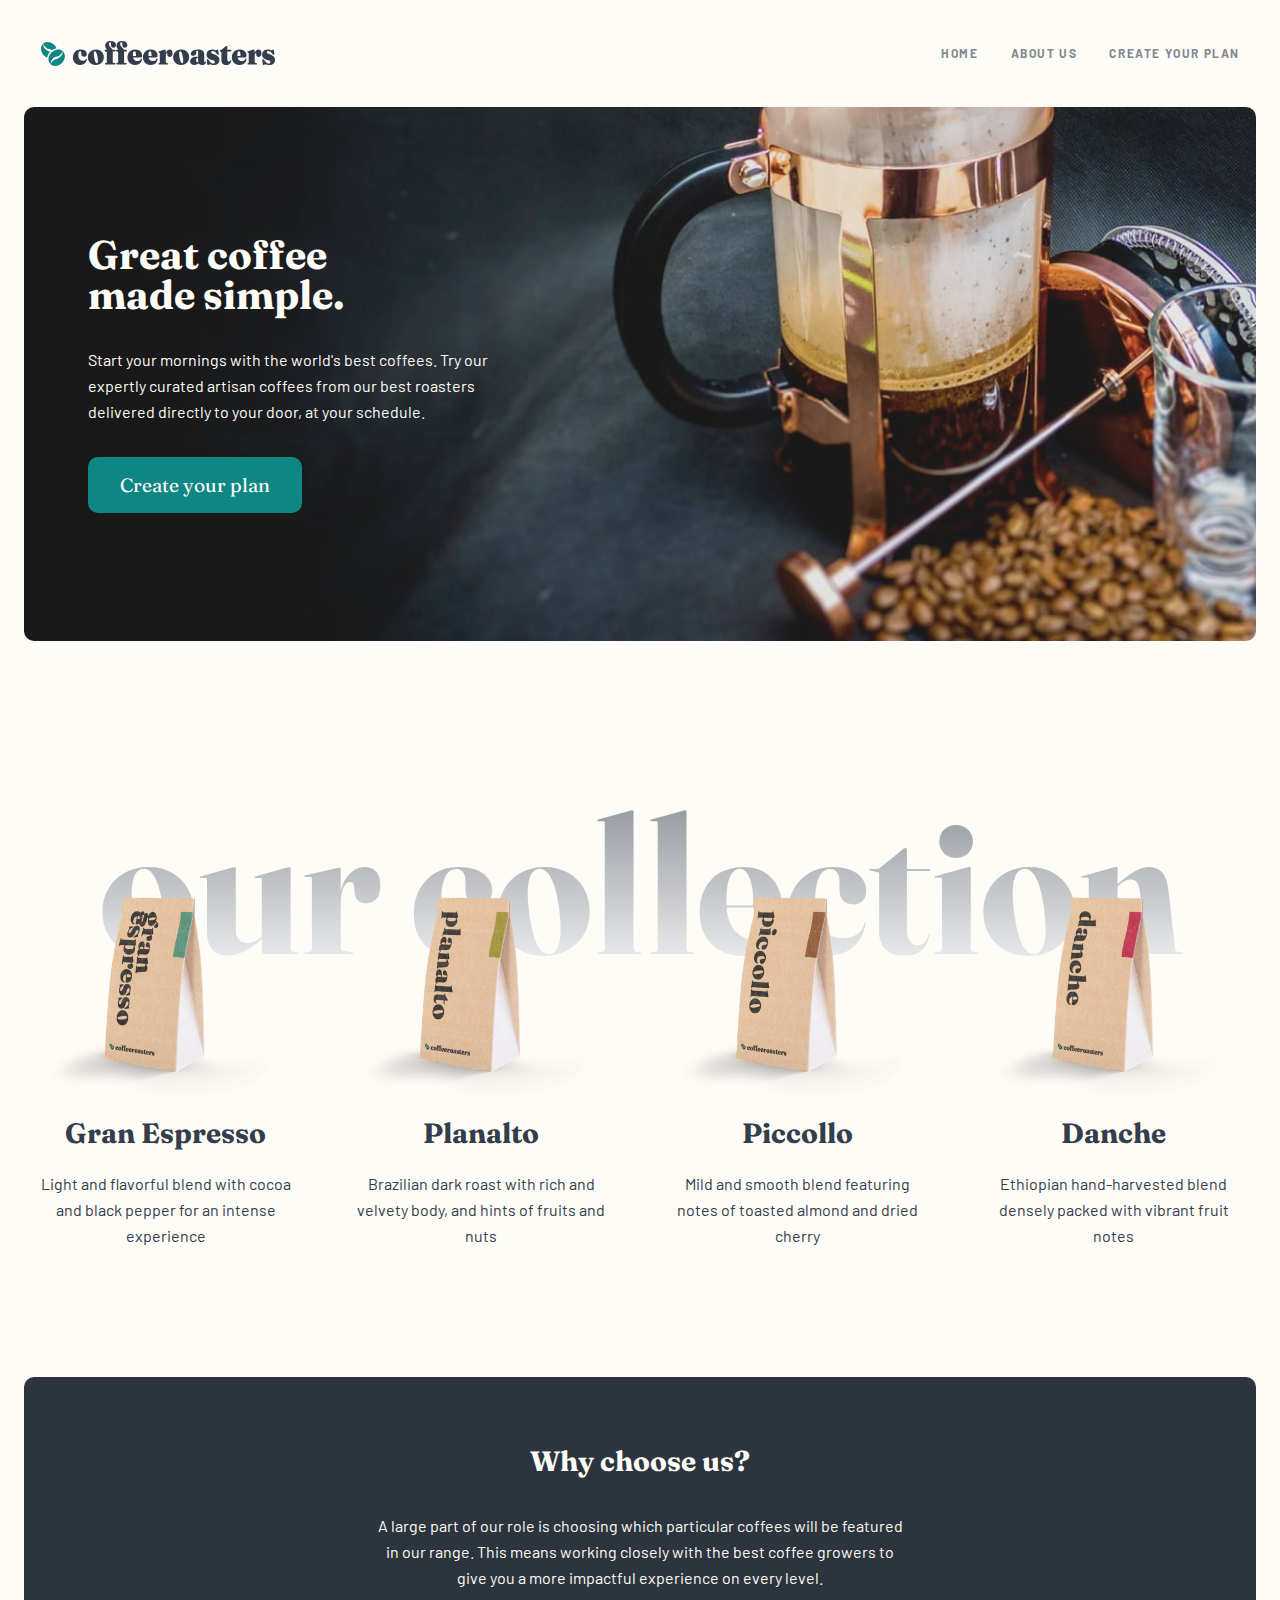
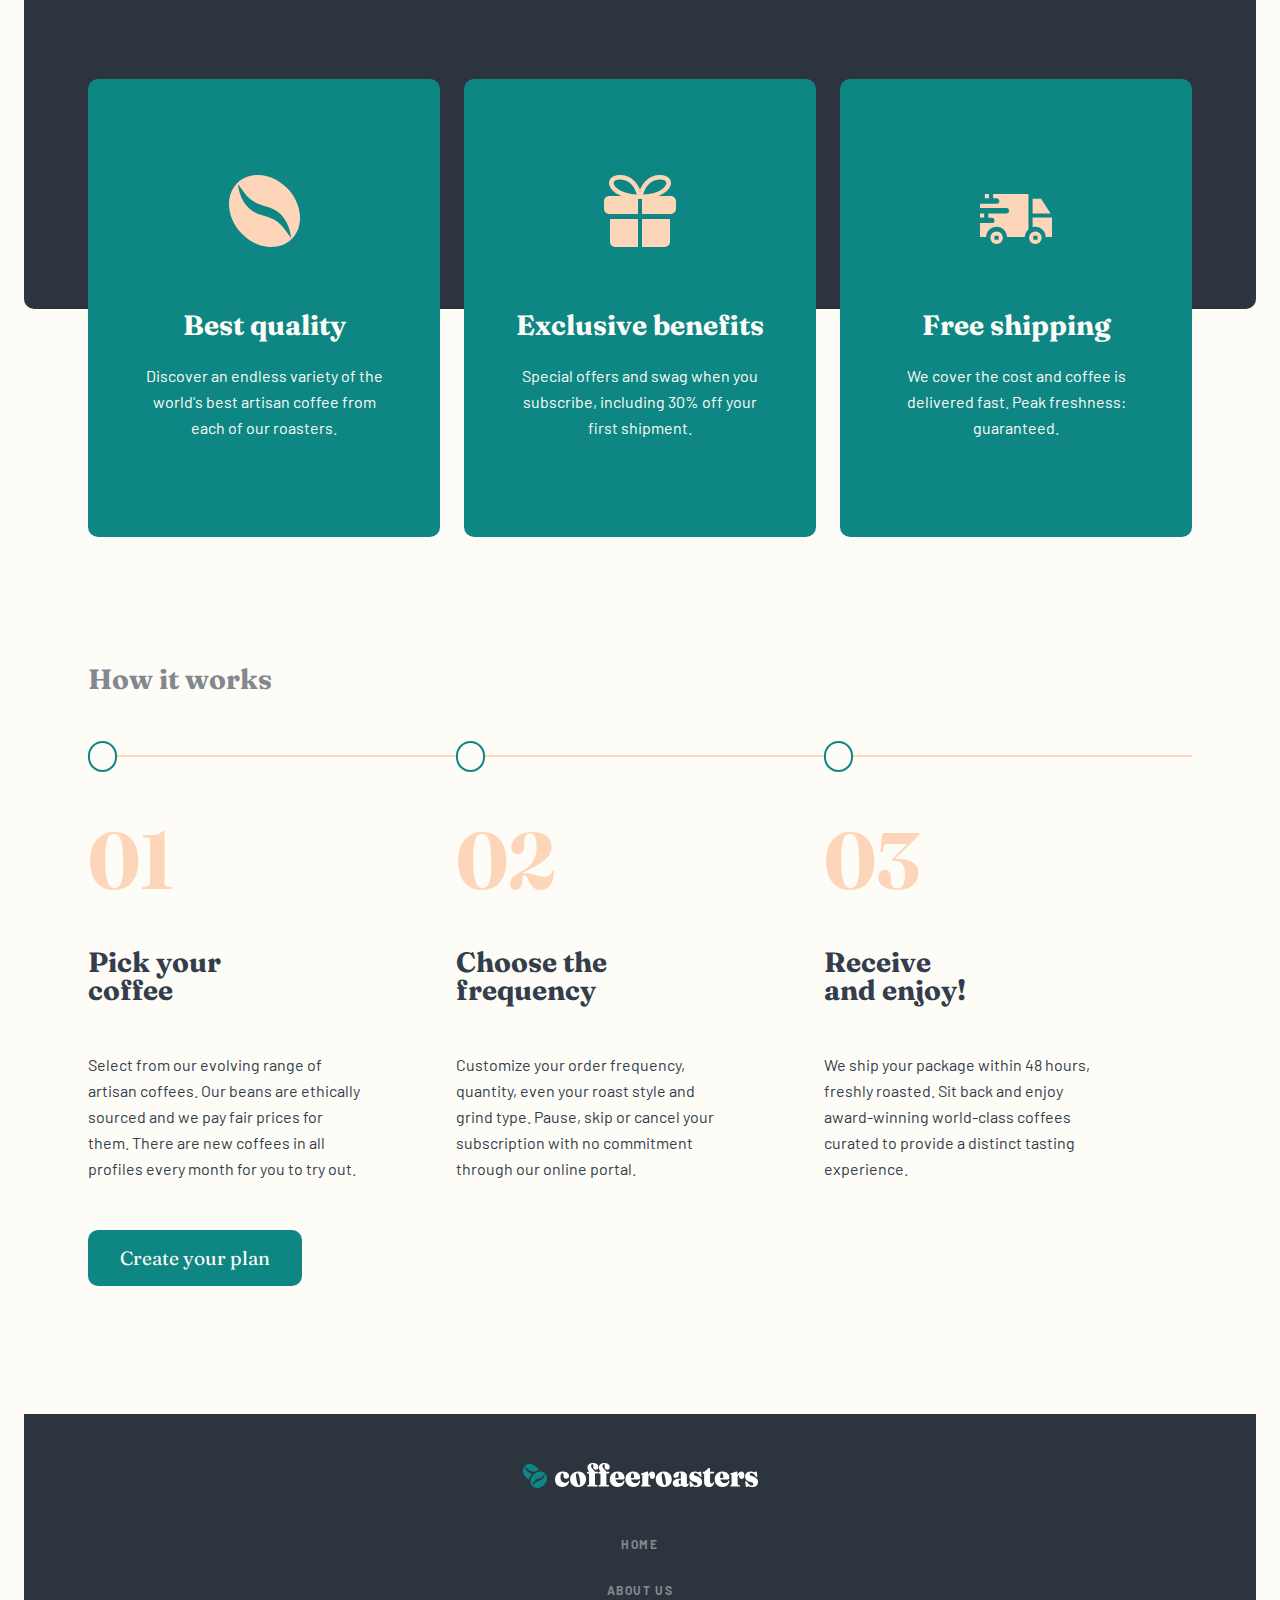
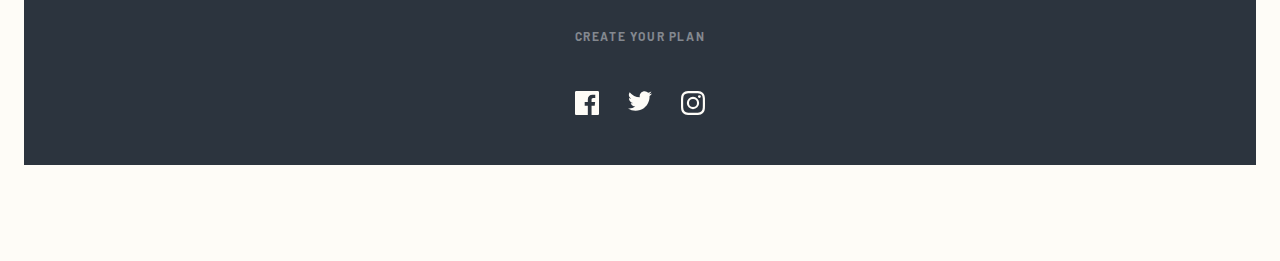
==== commit 38719d1d: "this will make the circles and lines how it works image responsive for tablet and desktop" ====
--- a/starter-code/index.html
+++ b/starter-code/index.html
@@ -142,15 +142,12 @@
       </section>
       <section class="how-it-works">
         <h3>How it works</h3>
-        <div class="how-it-works-image">
-          <div class="circle"></div>
-          <div class="line"></div>
-          <div class="circle"></div>
-          <div class="line"></div>
-          <div class="circle"></div>
-        </div>
         <div class="how-it-works-container">
           <div class="how-it-works-info">
+            <div class="how-it-works-image">
+              <div class="circle"></div>
+              <div class="line"></div>
+            </div>
             <h4>01</h4>
             <h3>Pick your coffee</h3>
             <p>
@@ -160,6 +157,10 @@
             </p>
           </div>
           <div class="how-it-works-info">
+            <div class="how-it-works-image">
+              <div class="circle"></div>
+              <div class="line"></div>
+            </div>
             <h4>02</h4>
             <h3>Choose the frequency</h3>
             <p>
@@ -170,6 +171,10 @@
           </div>
           <div class="how-it-works-container">
             <div class="how-it-works-info">
+              <div class="how-it-works-image">
+                <div class="circle"></div>
+                <div class="line"></div>
+              </div>
               <h4>03</h4>
               <h3>Receive and enjoy!</h3>
               <p>
--- a/starter-code/styles.css
+++ b/starter-code/styles.css
@@ -425,7 +425,8 @@
   .how-it-works-container {
     flex-direction: row;
     align-items: stretch;
-    gap: 1.5rem;
+    gap:0;
+    width:100%;
   }
 
   .how-it-works-info {
@@ -433,6 +434,7 @@
     flex-direction: column;
     gap: 3rem;
     padding: 0;
+    width:100%;
   }
 
   .how-it-works-info h4,
@@ -443,6 +445,10 @@
 
   .how-it-works-info h3 {
     max-width: 10rem;
+  }
+
+  .how-it-works-info p {
+   max-width:13.3rem;
   }
 
   #burger-nav {
@@ -489,7 +495,7 @@
   }
 
   .line {
-    width: 12.625rem;
+    width: 100%;
     height: 2px;
     background: #fdd6ba;
   }
@@ -499,7 +505,7 @@
   }
 }
 
-@media (min-width: 1140px) {
+@media (min-width: 1200px) {
   .container {
     padding: 7rem 2.5rem 0 2.5rem;
     max-width: 90rem;
@@ -566,17 +572,51 @@
 
   .choose-container {
     flex-direction:column;
-    gap:3rem;
+    width:100%;
+    justify-content: space-between;
+    padding: 6rem 2rem;
+  }
+
+  .choose-container p  {
+    max-width:16rem;
+  }
+  
+  .choose-container:nth-child(4) img {
+  margin-top:1.2rem;
   }
 
   .choose-content {
     display: grid;
     grid-template-columns: repeat(3, 1fr);
+    padding: 4rem 4rem 8rem 4rem
 }
 
   .why-choose {
     grid-column: 1/4;
     gap:2rem;
+    display: flex;
+    flex-direction: column;
+    padding-bottom:4rem;
+}
+
+.why-choose-info p {
+  text-align: center;
+}
+
+.how-it-works-container {
+  width:100%;
+}
+
+.how-it-works {
+  padding:0rem 4rem 8rem 4rem;
+}
+
+.how-it-works-info {
+  width:100%;
+}
+
+.how-it-works-info p {
+  max-width: 17rem;
 }
 }
 
@@ -586,4 +626,4 @@
   .collections h2 {
     font-size: 14.2rem;
   }
-}
+}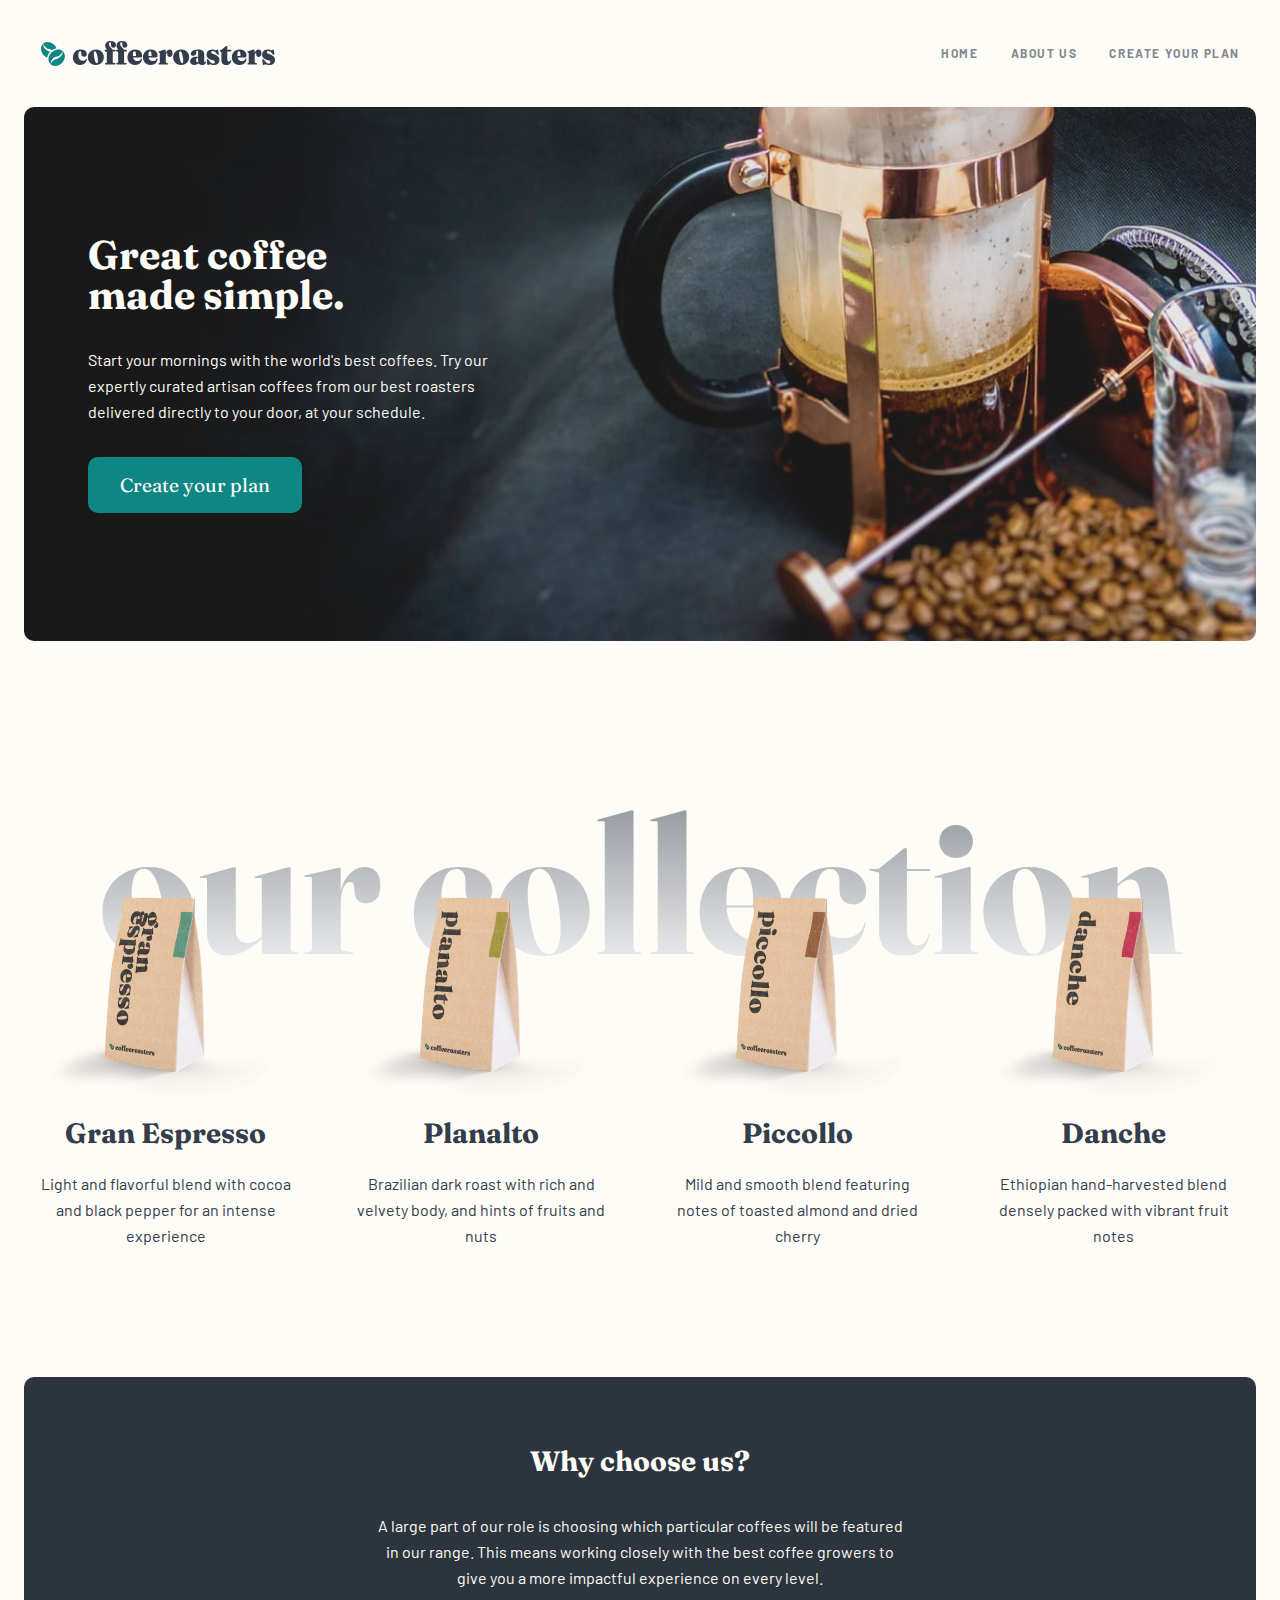
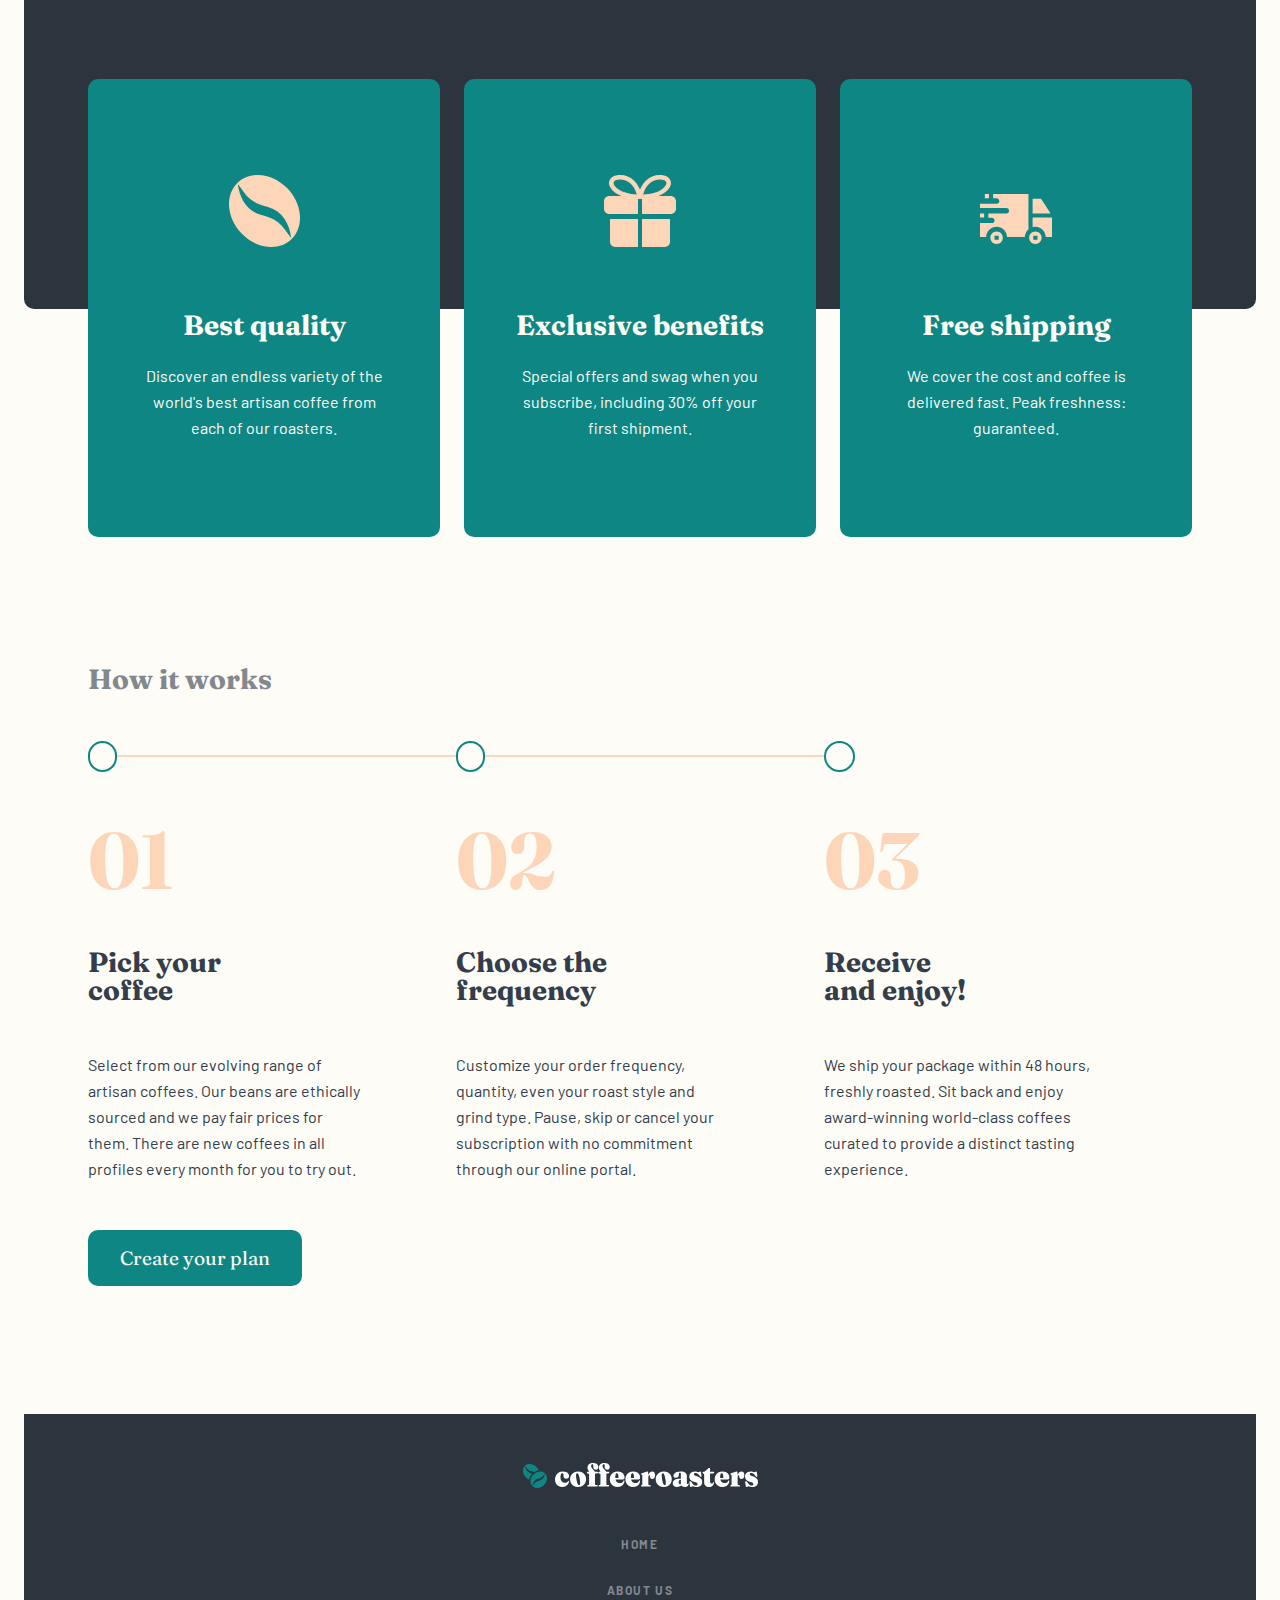
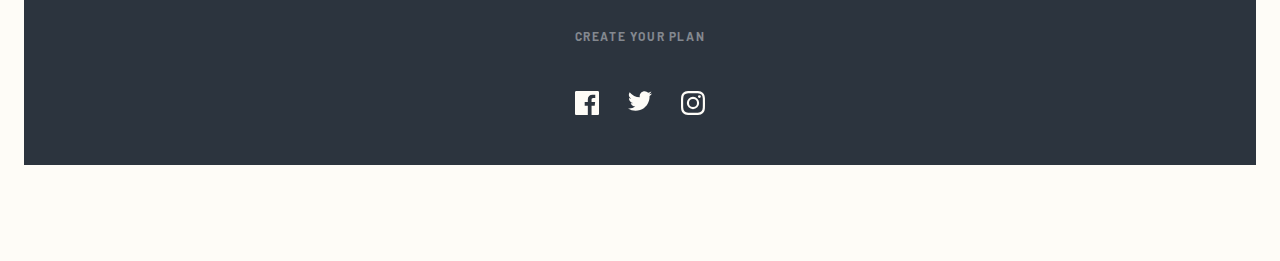
==== commit 0d28b68e: "this will remove an extra line in the how it works image" ====
--- a/starter-code/index.html
+++ b/starter-code/index.html
@@ -173,7 +173,6 @@
             <div class="how-it-works-info">
               <div class="how-it-works-image">
                 <div class="circle"></div>
-                <div class="line"></div>
               </div>
               <h4>03</h4>
               <h3>Receive and enjoy!</h3>
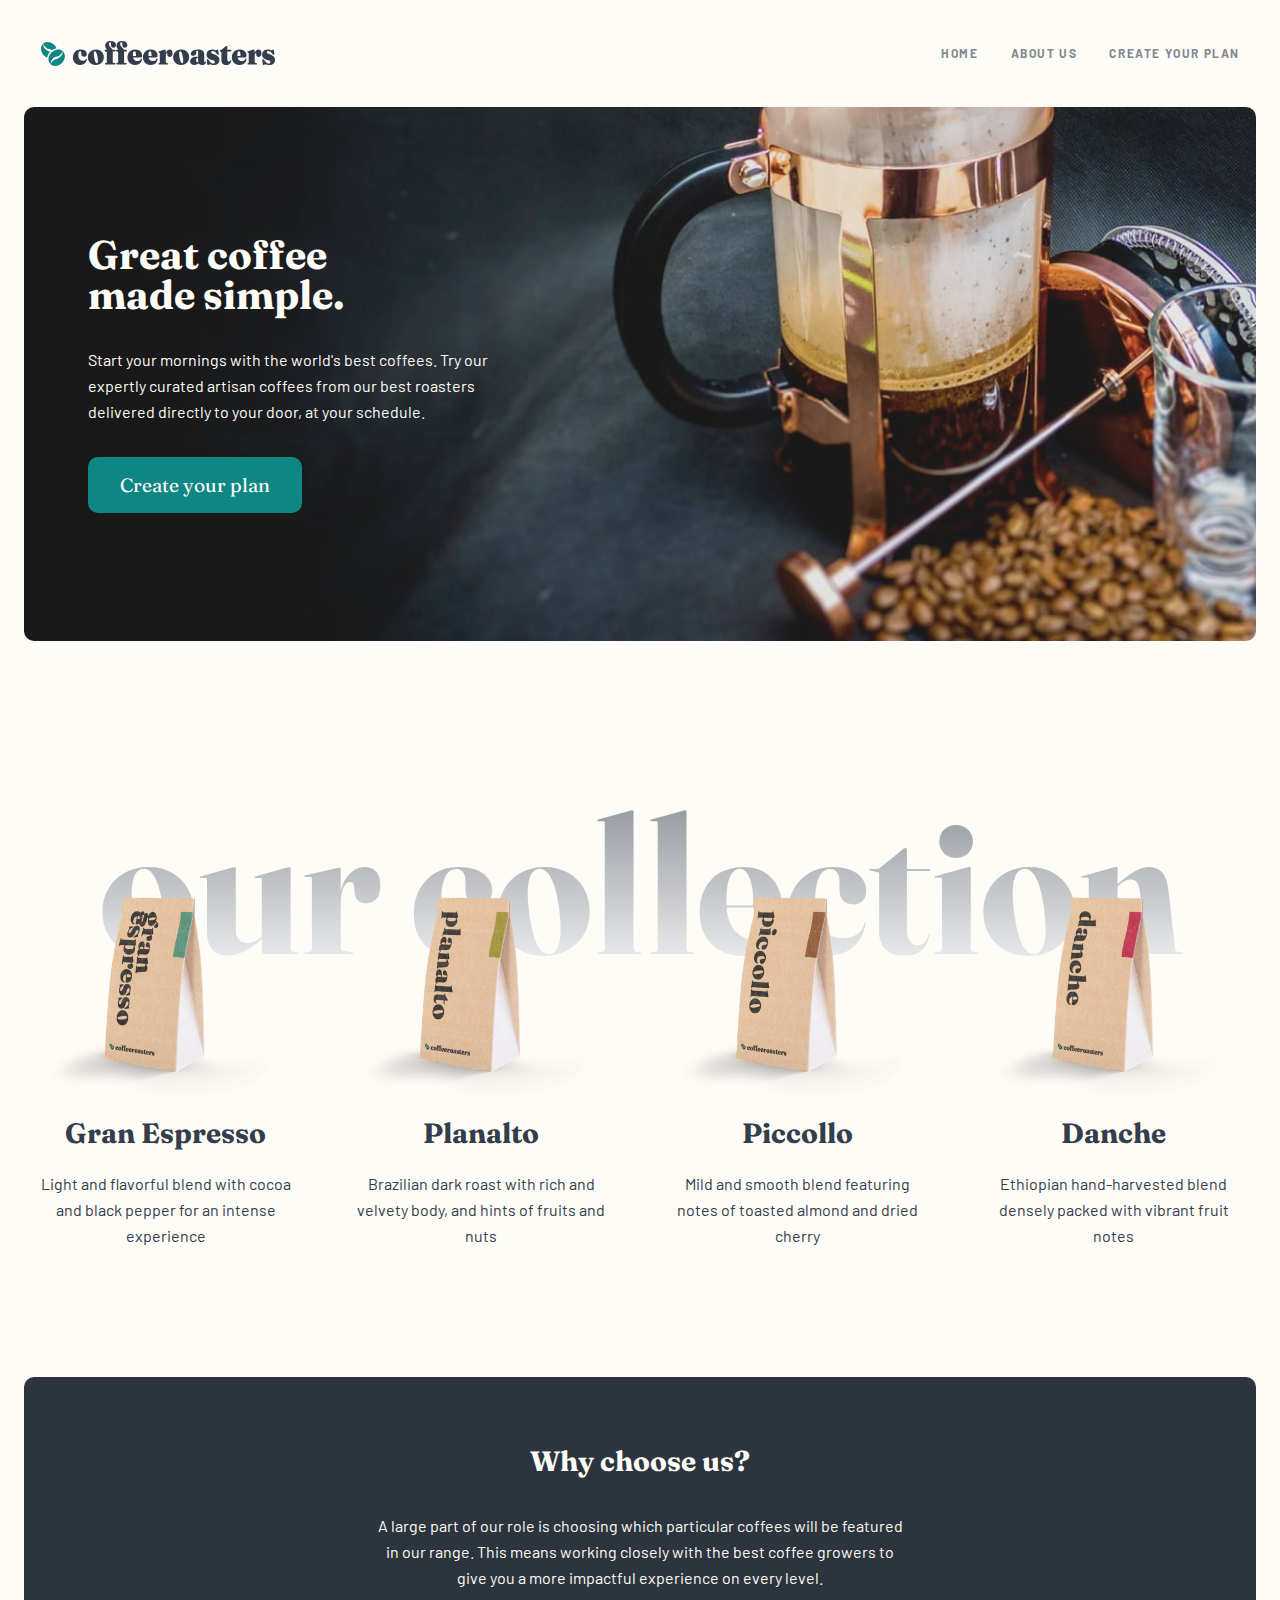
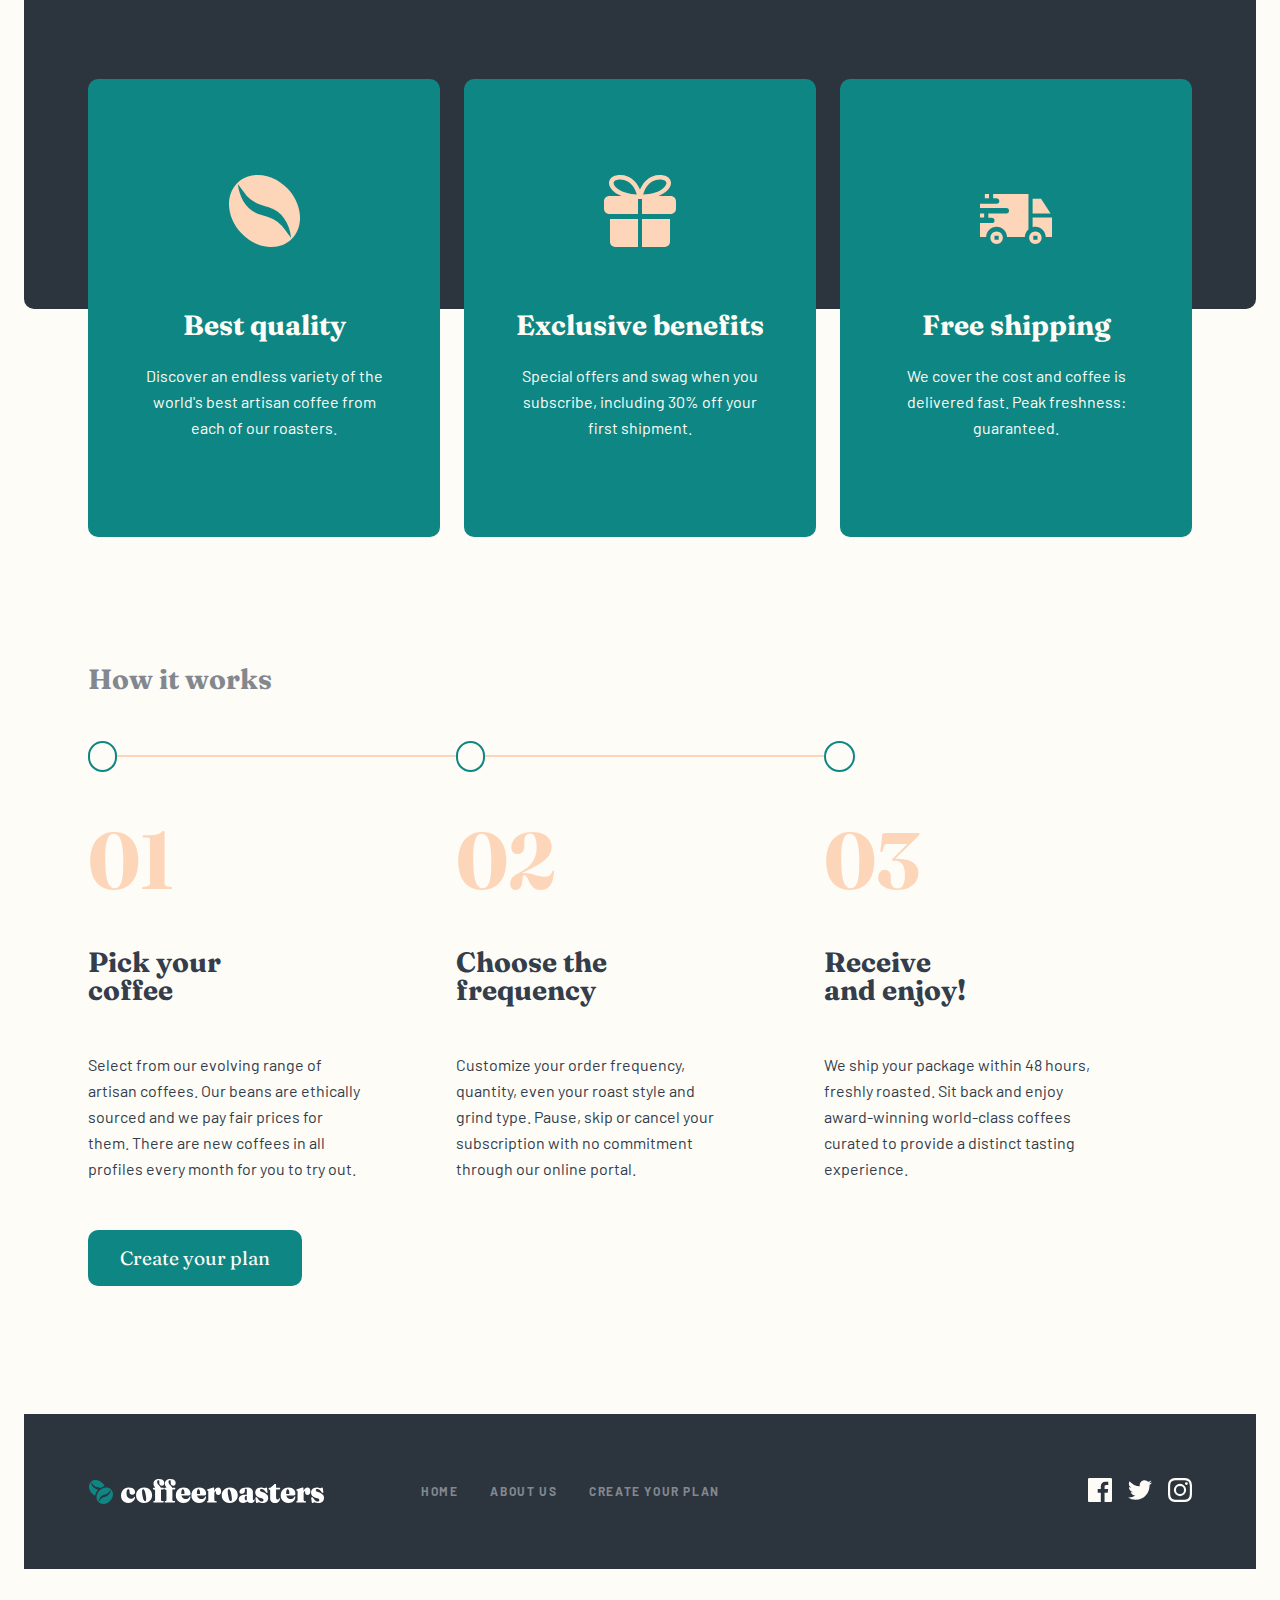
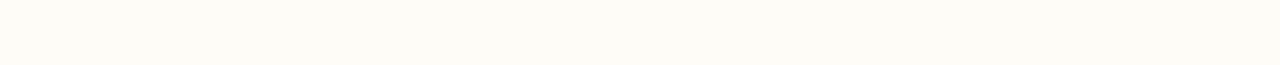
==== commit c0f293cb: "this will make the nav bar responsive for mobile tablet and desktop" ====
--- a/starter-code/index.html
+++ b/starter-code/index.html
@@ -192,9 +192,11 @@
             class="footer-logo"
             src="./assets/shared/desktop/logo-white.svg"
           />
+          <div class="footer-links">
           <a href="#">HOME</a>
           <a href="#">ABOUT US</a>
           <a href="#">CREATE YOUR PLAN</a>
+          </div>
           <div class="social-icons">
             <a href="#"
               ><svg xmlns="http://www.w3.org/2000/svg" width="24" height="24">
--- a/starter-code/styles.css
+++ b/starter-code/styles.css
@@ -27,8 +27,14 @@
   font-size: 1.2rem;
   color: #fefcf7;
   font-family: "Fraunces", serif;
-  padding: 1rem 2rem 1rem 2rem;
-  border-radius: 10px;
+  padding: 1rem 2rem 1rem;
+  transition:0.3s;
+  border-radius: 10px;;
+}
+
+.green-button:hover {
+  background: #66D2CF;
+  cursor:pointer;
 }
 
 header p {
@@ -76,6 +82,10 @@
   color: #333d4b;
 }
 
+a {
+  transition:0.4s;
+}
+
 .choose-content {
   display: flex;
   flex-direction: column;
@@ -126,6 +136,13 @@
   flex-direction: column;
   align-items: center;
   gap: 1.5rem;
+}
+
+.why-choose {
+  gap: 2rem;
+  display: flex;
+  flex-direction: column;
+  padding-bottom: 2rem;
 }
 
 .why-choose-us {
@@ -221,7 +238,7 @@
 }
 
 footer {
-  padding: 3rem 0rem;
+  padding: 4rem 0rem;
   background-color: #2c343e;
   margin-bottom: 6rem;
 }
@@ -244,6 +261,14 @@
   letter-spacing: 0.1rem;
 }
 
+.footer-links {
+  display:flex;
+  flex-direction:column;
+  align-items: center;
+  gap:2rem;
+}
+
+
 .social-icons {
   display: flex;
   justify-content: space-between;
@@ -263,7 +288,23 @@
   position: fixed;
   z-index: 2;
   width: 100%;
-  background-color: #fefcf7;
+  background: #fefcf7;
+}
+
+.header-nav a:hover {
+  color:#333D4B;
+}
+
+.footer-nav a:hover {
+  color:#fefcf7;
+}
+
+.social-icons a svg path {
+  transition: 0.4s;
+}
+
+.social-icons a:hover svg path {
+  fill:#fdd6ba;
 }
 
 .header-logo {
@@ -425,8 +466,8 @@
   .how-it-works-container {
     flex-direction: row;
     align-items: stretch;
-    gap:0;
-    width:100%;
+    gap: 0;
+    width: 100%;
   }
 
   .how-it-works-info {
@@ -434,7 +475,7 @@
     flex-direction: column;
     gap: 3rem;
     padding: 0;
-    width:100%;
+    width: 100%;
   }
 
   .how-it-works-info h4,
@@ -448,7 +489,7 @@
   }
 
   .how-it-works-info p {
-   max-width:13.3rem;
+    max-width: 13.3rem;
   }
 
   #burger-nav {
@@ -503,6 +544,17 @@
   .collections-container {
     padding-top: 4rem;
   }
+
+
+  .footer-links {
+    flex-direction: row;
+    gap:2rem;
+    flex-grow: 1;
+  }
+
+  .social-icons {
+    padding-top:2rem;
+  }
 }
 
 @media (min-width: 1200px) {
@@ -567,63 +619,81 @@
   }
 
   .choose-content {
-    flex-direction:row;
+    flex-direction: row;
   }
 
   .choose-container {
-    flex-direction:column;
-    width:100%;
+    flex-direction: column;
+    width: 100%;
     justify-content: space-between;
     padding: 6rem 2rem;
   }
 
-  .choose-container p  {
-    max-width:16rem;
-  }
-  
+  .choose-container p {
+    max-width: 16rem;
+  }
+
   .choose-container:nth-child(4) img {
-  margin-top:1.2rem;
+    margin-top: 1.2rem;
   }
 
   .choose-content {
     display: grid;
     grid-template-columns: repeat(3, 1fr);
-    padding: 4rem 4rem 8rem 4rem
-}
+    padding: 4rem 4rem 8rem 4rem;
+  }
 
   .why-choose {
     grid-column: 1/4;
-    gap:2rem;
+    gap: 2rem;
     display: flex;
     flex-direction: column;
-    padding-bottom:4rem;
-}
-
-.why-choose-info p {
-  text-align: center;
-}
-
-.how-it-works-container {
-  width:100%;
-}
-
-.how-it-works {
-  padding:0rem 4rem 8rem 4rem;
-}
-
-.how-it-works-info {
-  width:100%;
-}
-
-.how-it-works-info p {
-  max-width: 17rem;
-}
-}
-
-
+    padding-bottom: 4rem;
+  }
+
+  .why-choose-info p {
+    text-align: center;
+  }
+
+  .how-it-works-container {
+    width: 100%;
+  }
+
+  .how-it-works {
+    padding: 0rem 4rem 8rem 4rem;
+  }
+
+  .how-it-works-info {
+    width: 100%;
+  }
+
+  .how-it-works-info p {
+    max-width: 17rem;
+  }
+
+  .footer-nav {
+    flex-direction:row;
+    padding:0 4rem;
+    gap:6rem;
+  }
+
+  .footer-logo {
+    padding:0;
+  }
+
+  .social-icons {
+    gap:1rem;
+    align-items: center;
+    padding:0;
+  }
+
+  .footer-nav a {
+    flex-shrink: 0;
+  }
+}
 
 @media (min-width: 1440px) {
   .collections h2 {
     font-size: 14.2rem;
   }
-}+}
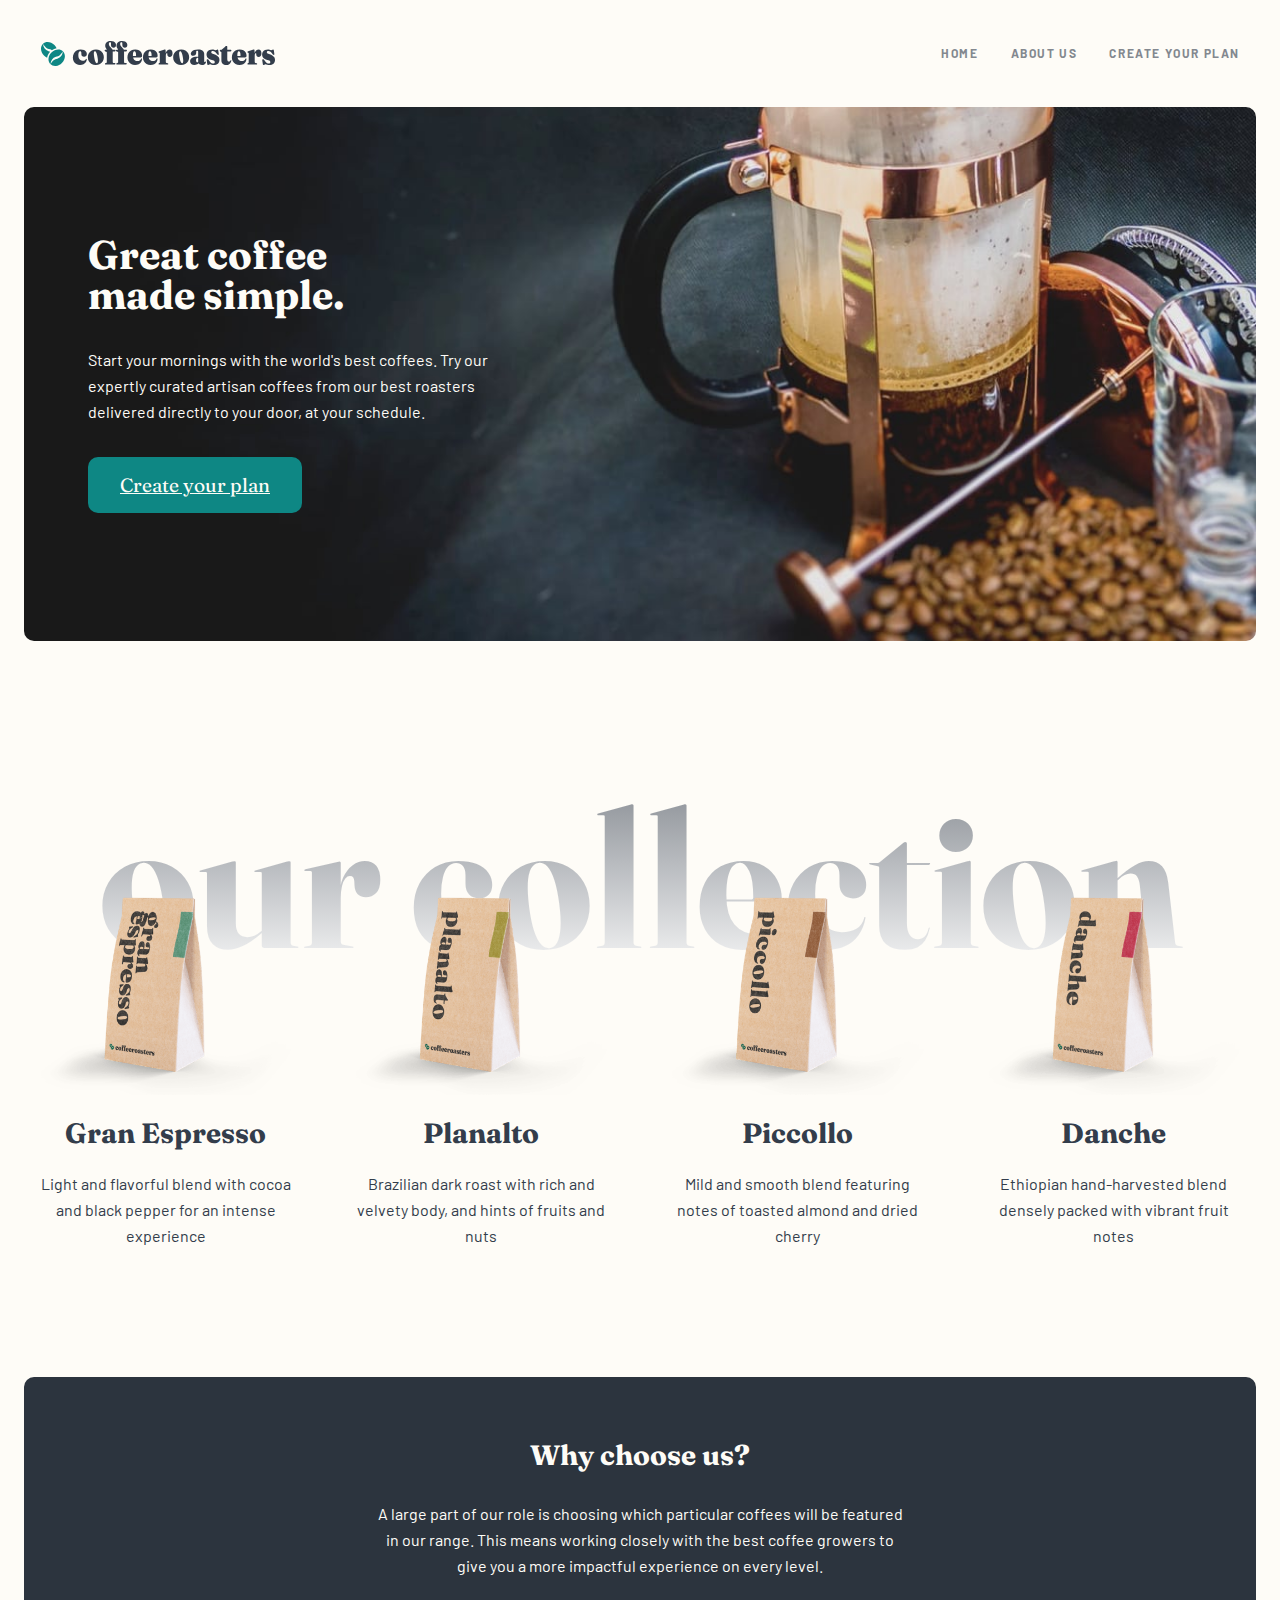
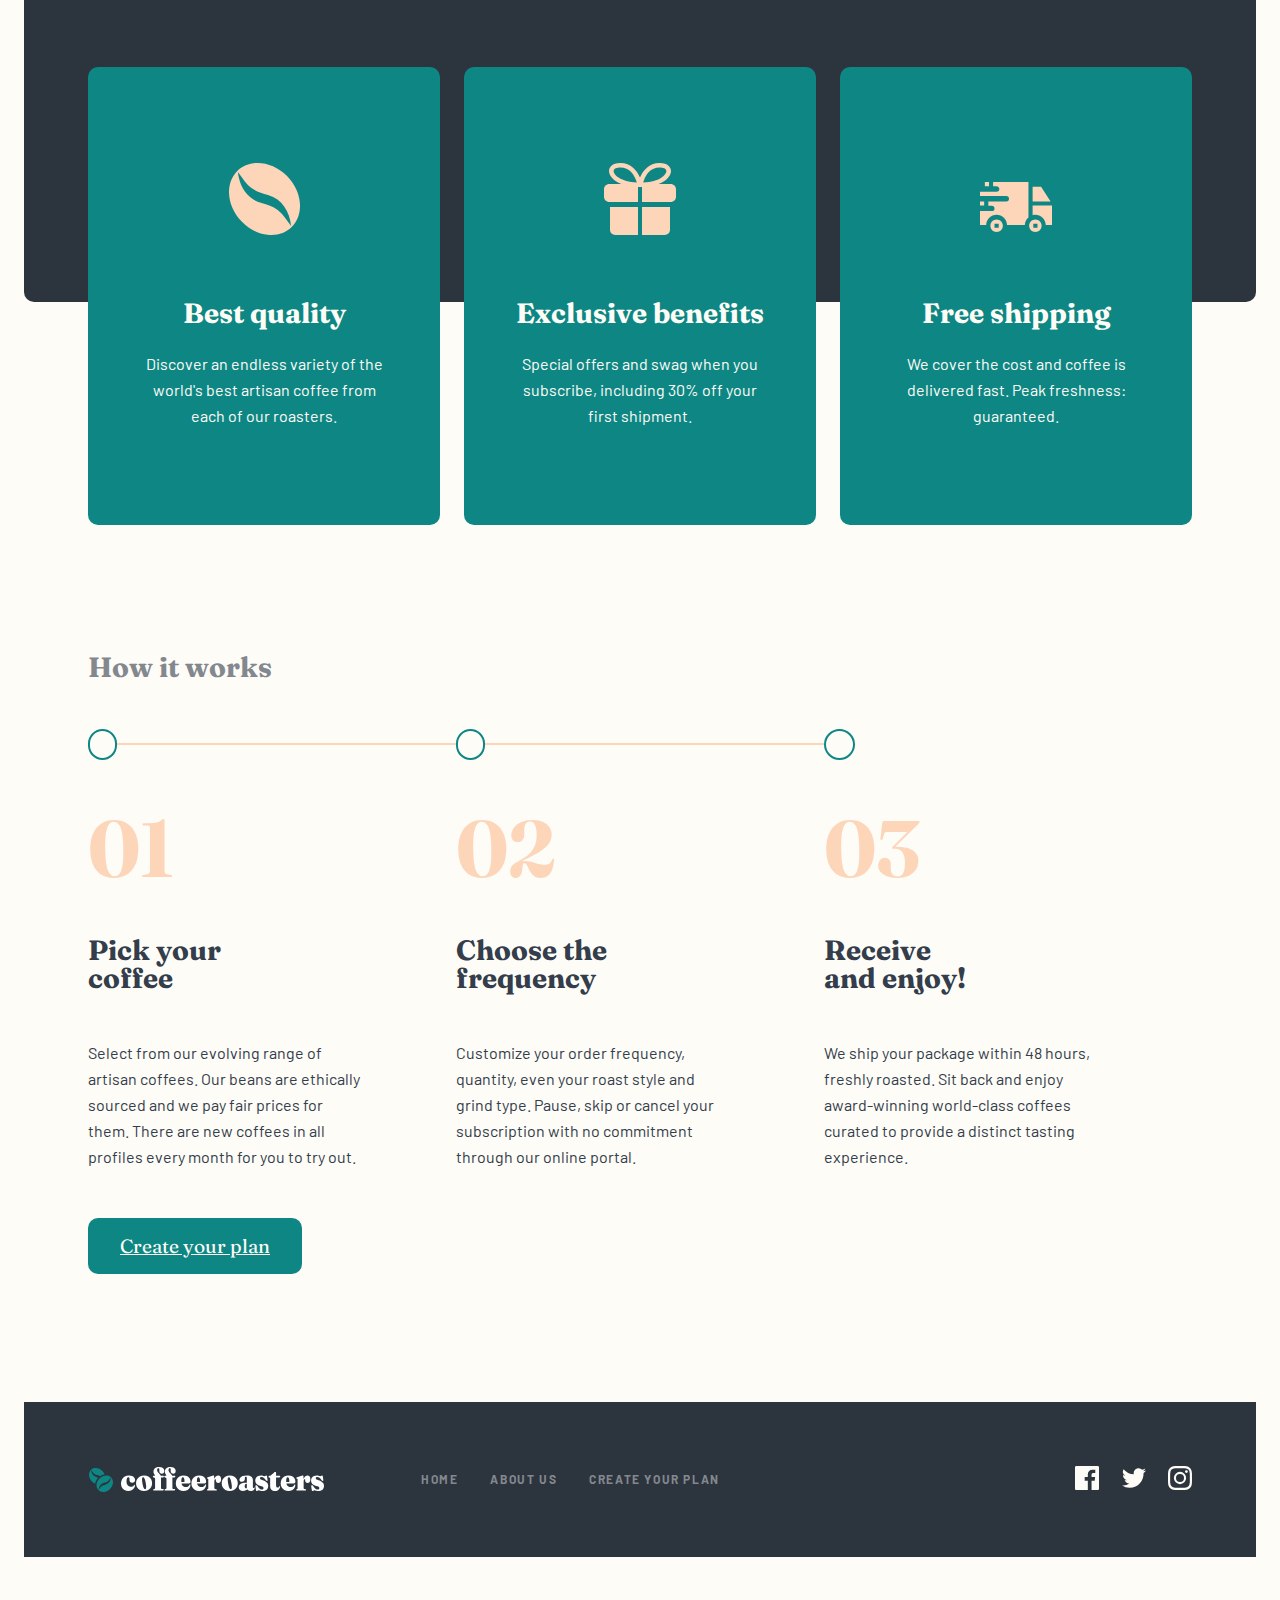
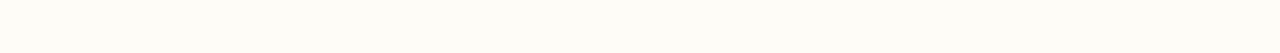
==== commit 8e8d26a5: "this will add the links to the about us page" ====
--- a/starter-code/index.html
+++ b/starter-code/index.html
@@ -25,16 +25,16 @@
       <img class="header-logo" src="./assets/shared/desktop/logo.svg" />
       <img id="burger-nav" src="./assets/shared/mobile/icon-hamburger.svg" />
       <nav class="header-nav">
-        <a href="#">Home</a>
-        <a href="#">About Us</a>
-        <a href="#">Create Your Plan</a>
+        <a href="./index.html">Home</a>
+        <a href="./about.html">About Us</a>
+        <a href="./plan.html">Create Your Plan</a>
       </nav>
     </div>
     </section>
     <nav class="mobile-menu-overlay">
-      <a href="#">Home</a>
-      <a href="#">About Us</a>
-      <a href="#">Create Your Plan</a>
+      <a href="./index.html">Home</a>
+      <a href="./about.html">About Us</a>
+      <a href="./plan.html">Create Your Plan</a>
     </nav>
     <div class="container">
       <header>
@@ -46,7 +46,7 @@
           your door, at your schedule.
         </p>
 
-        <a class="green-button">Create your plan</a>
+        <a href="./plan.html" class="green-button">Create your plan</a>
       </header>
       <section class="collections">
         <h2>our collection</h2>
@@ -184,7 +184,7 @@
             </div>
           </div>
         </div>
-        <a class="green-button">Create your plan</a>
+        <a href="./plan.html" class="green-button">Create your plan</a>
       </section>
       <footer>
         <nav class="footer-nav">
@@ -193,9 +193,9 @@
             src="./assets/shared/desktop/logo-white.svg"
           />
           <div class="footer-links">
-          <a href="#">HOME</a>
-          <a href="#">ABOUT US</a>
-          <a href="#">CREATE YOUR PLAN</a>
+          <a href="./index.html">HOME</a>
+          <a href="./about.html">ABOUT US</a>
+          <a href="./plan.html">CREATE YOUR PLAN</a>
           </div>
           <div class="social-icons">
             <a href="#"
--- a/starter-code/styles.css
+++ b/starter-code/styles.css
@@ -28,13 +28,13 @@
   color: #fefcf7;
   font-family: "Fraunces", serif;
   padding: 1rem 2rem 1rem;
-  transition:0.3s;
-  border-radius: 10px;;
+  transition: 0.3s;
+  border-radius: 10px;
 }
 
 .green-button:hover {
-  background: #66D2CF;
-  cursor:pointer;
+  background: #66d2cf;
+  cursor: pointer;
 }
 
 header p {
@@ -54,8 +54,8 @@
 
 h2 {
   font-family: "Fraunces", serif;
-  font-size: 2.5rem;
-  line-height: 2.5rem;
+  font-size: 1.75rem;
+  line-height: 1.75rem;
   text-align: center;
 }
 
@@ -75,6 +75,13 @@
   color: #fdd6ba;
 }
 
+h5 {
+  font-size: 2rem;
+  line-height: 2rem;
+  font-family: "Fraunces", serif;
+  text-align: center;
+}
+
 p {
   font-family: "Barlow", sans-serif;
   line-height: 1.625rem;
@@ -83,7 +90,7 @@
 }
 
 a {
-  transition:0.4s;
+  transition: 0.4s;
 }
 
 .choose-content {
@@ -262,18 +269,18 @@
 }
 
 .footer-links {
-  display:flex;
-  flex-direction:column;
-  align-items: center;
-  gap:2rem;
-}
-
+  display: flex;
+  flex-direction: column;
+  align-items: center;
+  gap: 2rem;
+}
 
 .social-icons {
   display: flex;
   justify-content: space-between;
   gap: 1.8rem;
   padding-top: 1rem;
+  align-items: center;
 }
 
 .footer-logo {
@@ -292,11 +299,11 @@
 }
 
 .header-nav a:hover {
-  color:#333D4B;
+  color: #333d4b;
 }
 
 .footer-nav a:hover {
-  color:#fefcf7;
+  color: #fefcf7;
 }
 
 .social-icons a svg path {
@@ -304,7 +311,7 @@
 }
 
 .social-icons a:hover svg path {
-  fill:#fdd6ba;
+  fill: #fdd6ba;
 }
 
 .header-logo {
@@ -367,6 +374,111 @@
   align-items: center;
 }
 
+.about-us-header {
+  background-image: url("./assets/about/mobile/image-hero-whitecup.jpg");
+}
+
+.about-us-title {
+  color: white;
+}
+
+.our-commitment {
+  display: flex;
+  flex-direction: column;
+  gap: 4rem;
+  padding: 8rem 0;
+}
+
+.our-commitment-image {
+  width: 100%;
+  border-radius: 10px;
+}
+
+.our-commitment-title {
+  padding-bottom: 2rem;
+  color: #333d4b;
+}
+
+.quality-content-section {
+  display: flex;
+  flex-direction: column;
+  margin-bottom: 8rem;
+  margin-top:2rem;
+}
+
+.quality-content-section h2,
+.quality-content-section p {
+  color: white;
+}
+
+.quality-content-container img {
+  border-radius: 10px;
+  width:100%;
+  transform: translateY(-4rem);
+}
+
+.quality-content-container {
+  padding: 0rem 1.5rem 3rem 1.5rem;
+  background: #2c343e;
+  border-radius: 10px;
+  flex-direction: column;
+  display: flex;
+}
+
+.quality-content {
+  flex-direction: column;
+  display: flex;
+}
+
+.quality-content-text {
+  display:flex;
+  flex-direction:column;
+  gap:2rem;
+}
+
+
+.headquarters-section {
+  display: flex;
+  flex-direction: column;
+  gap: 3rem;
+  align-items: center;
+  padding-bottom: 8rem;
+}
+
+.headquarters-container {
+  display: flex;
+  flex-direction: column;
+  align-items: center;
+  gap: 4rem;
+  border-radius: 10px;
+}
+
+.headquarters-section h3 {
+  color: #83888f;
+}
+
+.headquarters-image {
+  padding-bottom:2.5rem;
+}
+
+.location-info {
+  display: flex;
+  flex-direction: column;
+  align-items:center;
+}
+
+.location-info p {
+  max-width: 10rem;
+}
+
+.location-info h2 {
+  color:#333D4B;
+  padding-bottom:1.5rem;
+}
+
+
+
+
 @media (min-width: 768px) {
   body {
     font-size: 15px;
@@ -545,15 +657,57 @@
     padding-top: 4rem;
   }
 
-
   .footer-links {
     flex-direction: row;
-    gap:2rem;
+    gap: 2rem;
     flex-grow: 1;
   }
 
   .social-icons {
-    padding-top:2rem;
+    padding-top: 2rem;
+  }
+
+  .about-us-header {
+    background-image: url("./assets/about/tablet/image-hero-whitecup.jpg");
+  }
+
+  .our-commitment {
+    flex-direction: row;
+  }
+
+  .our-commitment-image {
+    content: url("./assets/about/tablet/image-commitment.jpg");
+  }
+
+  .our-commitment-container h5 {
+    text-align: left;
+  }
+
+  .our-commitment-container p {
+    text-align: left;
+  }
+
+  .quality-content {
+    width:90%;
+    margin:0 auto;
+  }
+
+  .quality-content-container img {
+    content: url("./assets/about/tablet/image-quality.jpg")
+  }
+
+  .headquarters-container {
+    flex-direction: row;
+    width:100%;
+  }
+
+  .headquarters-section {
+    align-items: start;
+    max-width:65.3125rem;
+  }
+
+  .location-info {
+    align-items: start;
   }
 }
 
@@ -672,23 +826,69 @@
   }
 
   .footer-nav {
-    flex-direction:row;
-    padding:0 4rem;
-    gap:6rem;
+    flex-direction: row;
+    padding: 0 4rem;
+    gap: 6rem;
   }
 
   .footer-logo {
-    padding:0;
+    padding: 0;
   }
 
   .social-icons {
-    gap:1rem;
+    gap: 1.4rem;
     align-items: center;
-    padding:0;
+    padding: 0;
   }
 
   .footer-nav a {
     flex-shrink: 0;
+  }
+
+  .about-us-header {
+    background-image: url("./assets/about/desktop/image-hero-whitecup.jpg");
+  }
+
+  .our-commitment-image {
+    content: url("./assets/about/desktop/image-commitment.jpg");
+  }
+
+  .our-commitment {
+    align-items: center;
+    max-width: 69.375rem;
+    margin: 0 auto;
+    gap: 8rem;
+  }
+
+  .quality-content-container img {
+    content: url("./assets/about/desktop/image-quality.jpg")
+  }
+
+  .quality-content {
+    display: flex;
+    flex-direction: row-reverse;
+    gap:8rem;
+}
+
+  .quality-content-text {
+    display:flex;
+    flex-direction: column;
+    justify-content: center;
+    align-items: start;
+  }
+
+  .quality-content-text p {
+    text-align: left;
+  }
+
+  .location-info {
+    width:100%;
+  }
+
+  .headquarters-section {
+    align-items: start;
+    max-width:65.3125rem;
+    margin:0 auto;
   }
 }
 
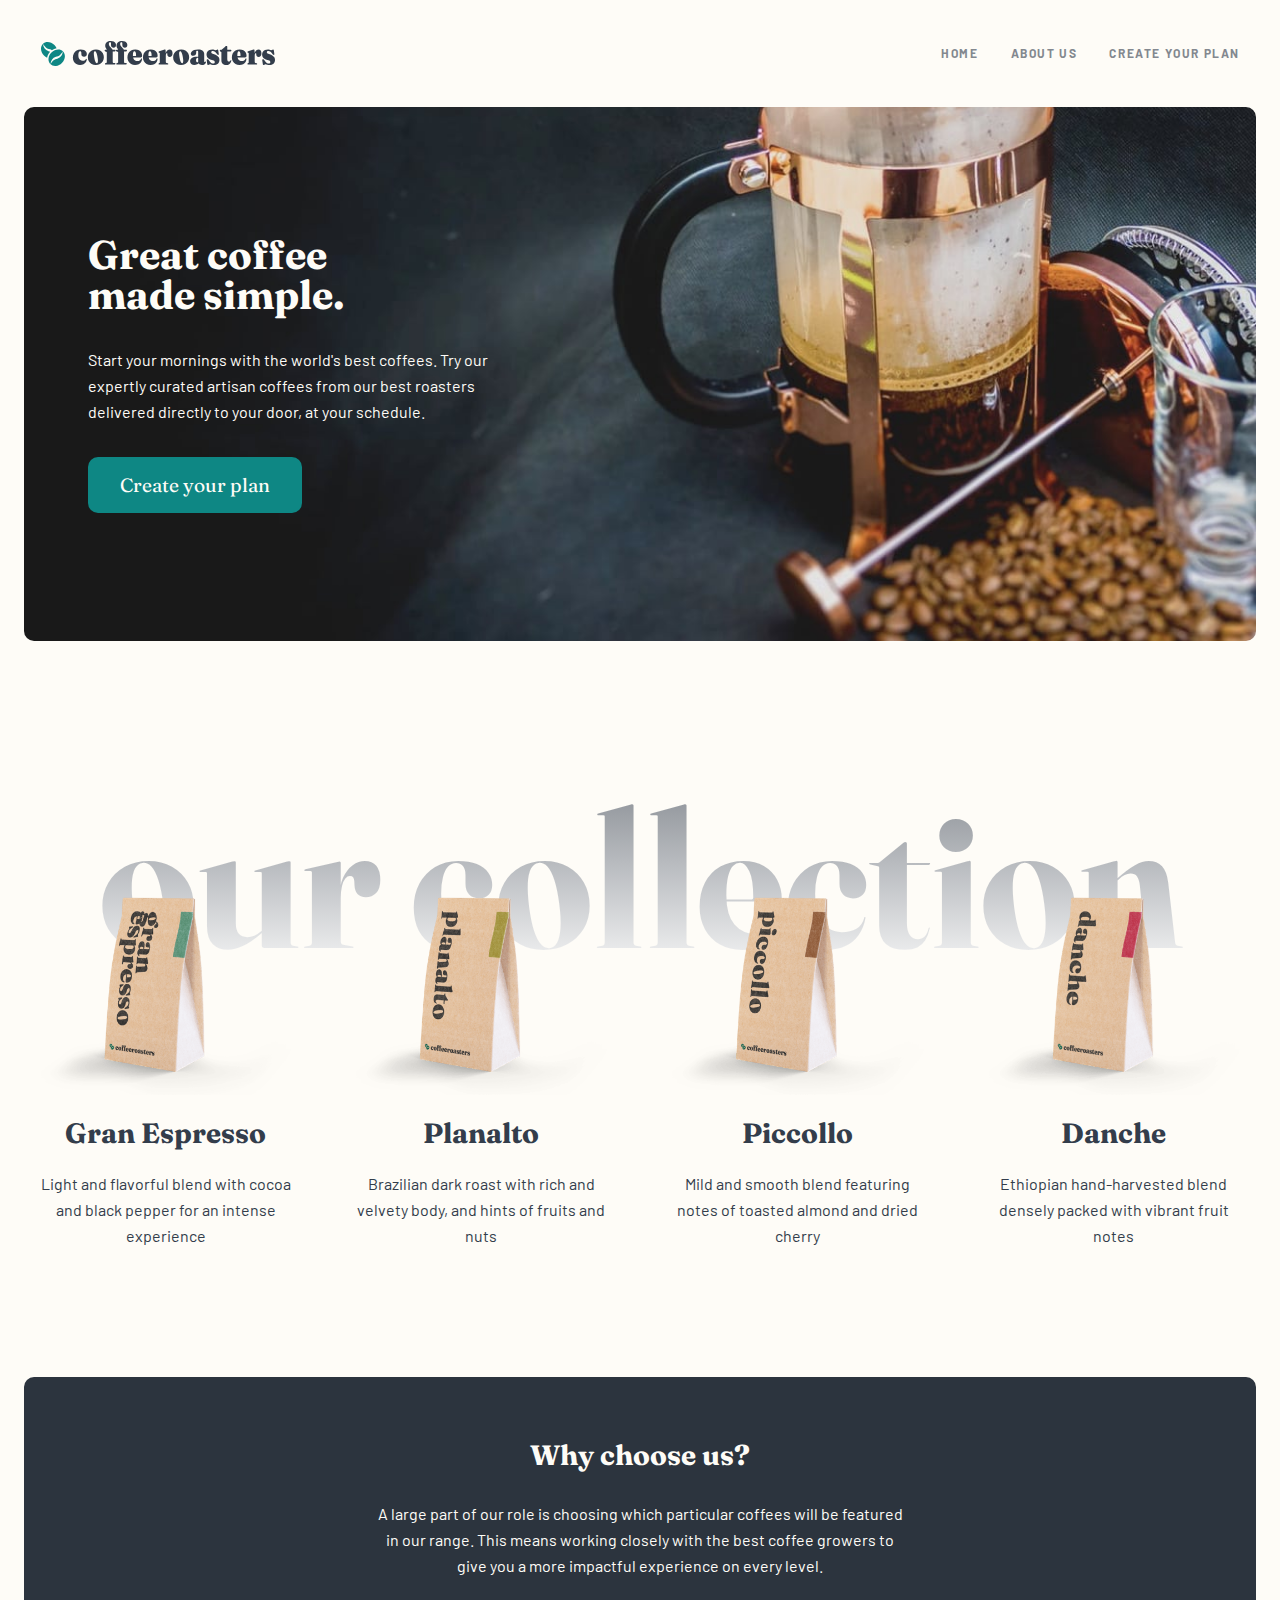
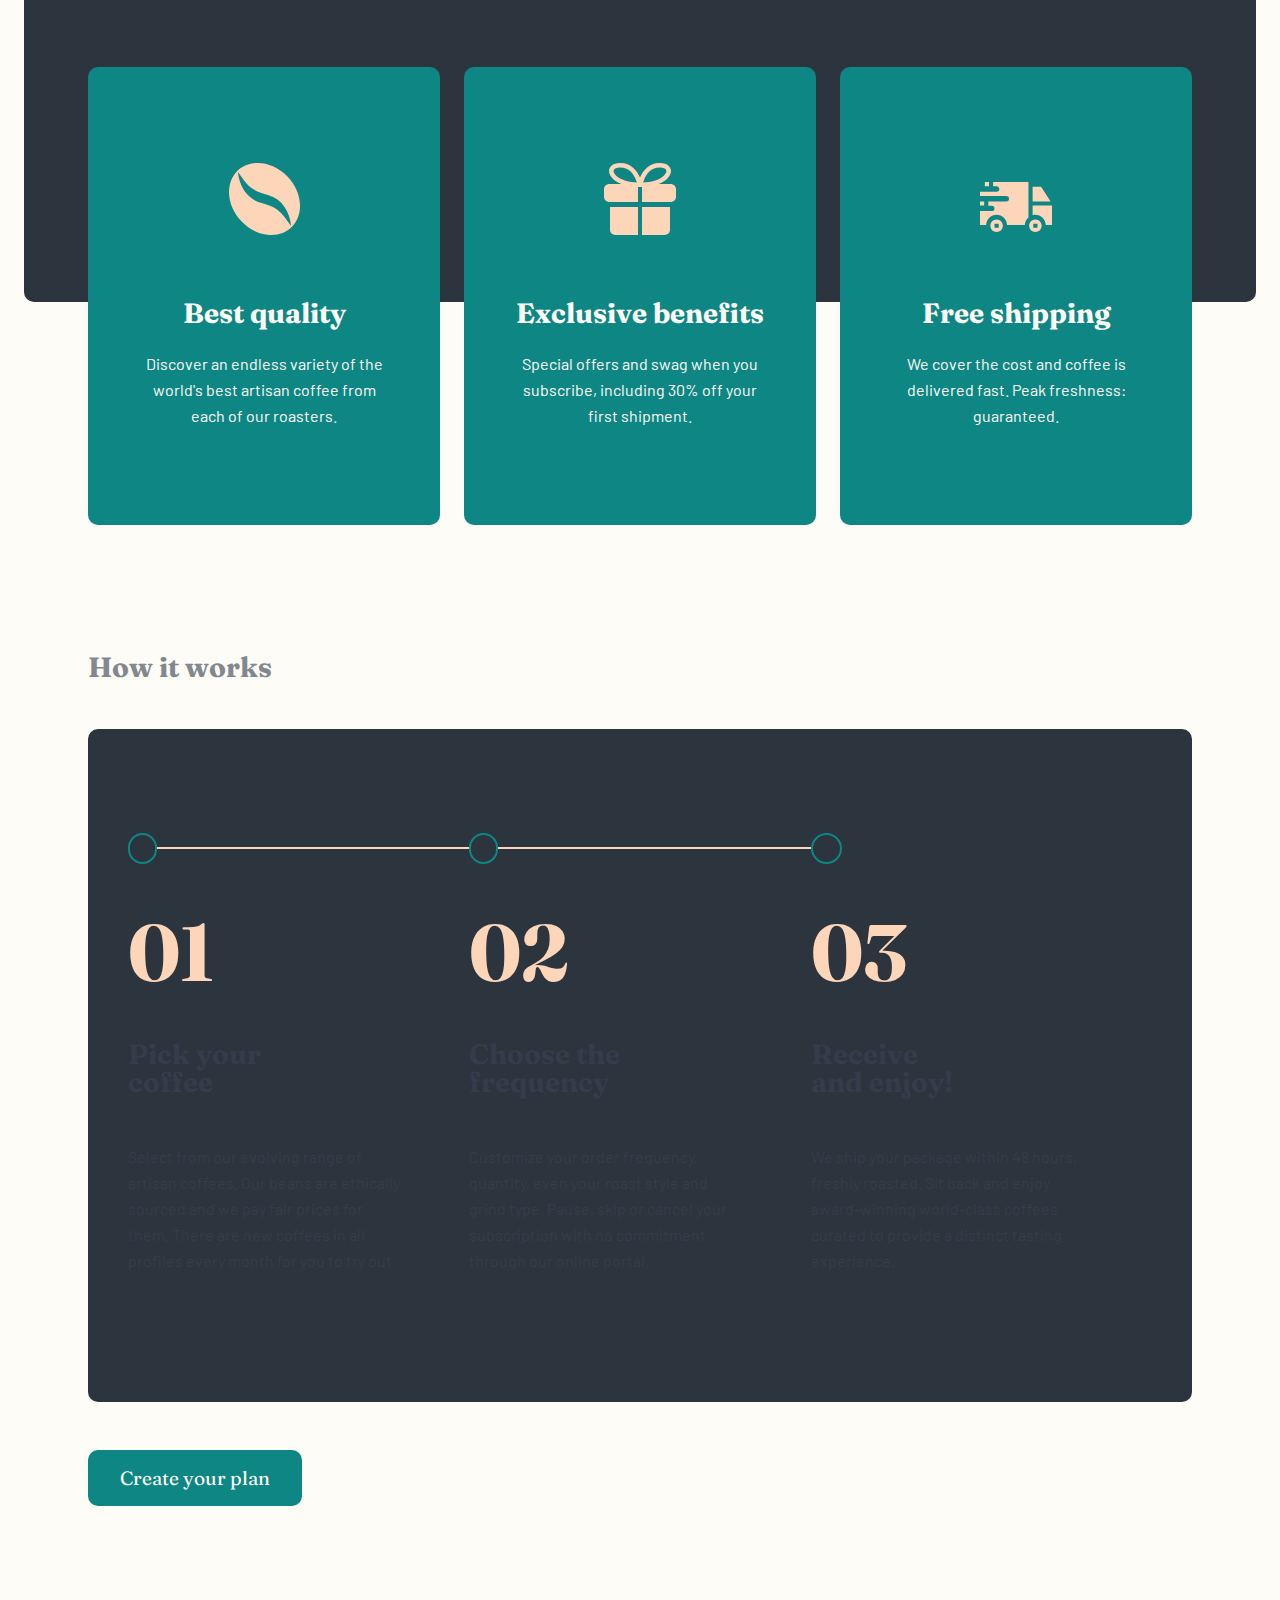
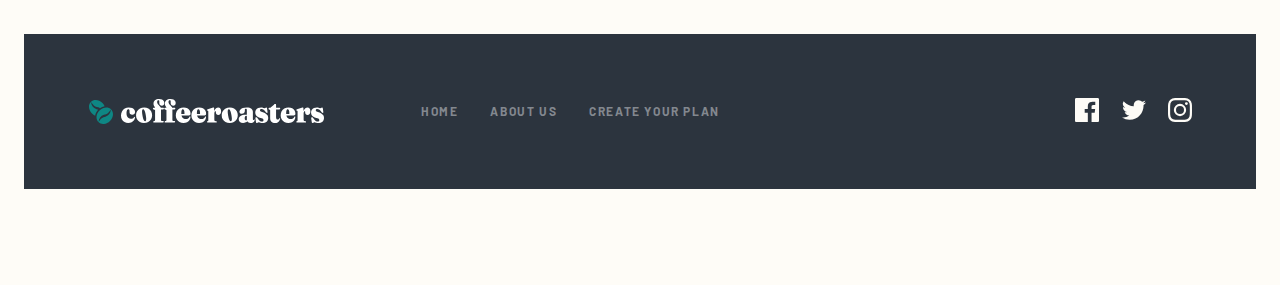
==== commit 44e148fd: "this will fix an issue where the how it works section on the index isn't aligned properly" ====
--- a/starter-code/index.html
+++ b/starter-code/index.html
@@ -169,7 +169,6 @@
               commitment through our online portal.
             </p>
           </div>
-          <div class="how-it-works-container">
             <div class="how-it-works-info">
               <div class="how-it-works-image">
                 <div class="circle"></div>
@@ -181,7 +180,6 @@
                 and enjoy award-winning world-class coffees curated to provide a
                 distinct tasting experience.
               </p>
-            </div>
           </div>
         </div>
         <a href="./plan.html" class="green-button">Create your plan</a>
--- a/starter-code/styles.css
+++ b/starter-code/styles.css
@@ -91,6 +91,7 @@
 
 a {
   transition: 0.4s;
+  text-decoration: none;
 }
 
 .choose-content {
@@ -403,7 +404,7 @@
   display: flex;
   flex-direction: column;
   margin-bottom: 8rem;
-  margin-top:2rem;
+  margin-top: 2rem;
 }
 
 .quality-content-section h2,
@@ -413,7 +414,7 @@
 
 .quality-content-container img {
   border-radius: 10px;
-  width:100%;
+  width: 100%;
   transform: translateY(-4rem);
 }
 
@@ -431,11 +432,10 @@
 }
 
 .quality-content-text {
-  display:flex;
-  flex-direction:column;
-  gap:2rem;
-}
-
+  display: flex;
+  flex-direction: column;
+  gap: 2rem;
+}
 
 .headquarters-section {
   display: flex;
@@ -458,13 +458,13 @@
 }
 
 .headquarters-image {
-  padding-bottom:2.5rem;
+  padding-bottom: 2.5rem;
 }
 
 .location-info {
   display: flex;
   flex-direction: column;
-  align-items:center;
+  align-items: center;
 }
 
 .location-info p {
@@ -472,12 +472,37 @@
 }
 
 .location-info h2 {
-  color:#333D4B;
-  padding-bottom:1.5rem;
-}
-
-
-
+  color: #333d4b;
+  padding-bottom: 1.5rem;
+}
+
+.plan-header {
+  background-image: url("./assets/plan/mobile/image-hero-blackcup.jpg");
+  padding-bottom: 8rem;
+  padding-top: 8rem;
+  margin-bottom: 8rem;
+}
+
+.how-it-works-container {
+  display: flex;
+  flex-direction: column;
+  gap: 2rem;
+  align-items: center;
+  padding-bottom: 8rem;
+  padding-top: 6.5rem;
+  background-color: #2c343e;
+  border-radius: 10px;
+  padding-left: 1.5rem;
+  padding-right: 1.5rem;
+}
+
+.how-it-works-plan h3 {
+  color: white;
+}
+
+.how-it-works-plan p {
+  color: white;
+}
 
 @media (min-width: 768px) {
   body {
@@ -688,26 +713,35 @@
   }
 
   .quality-content {
-    width:90%;
-    margin:0 auto;
+    width: 90%;
+    margin: 0 auto;
   }
 
   .quality-content-container img {
-    content: url("./assets/about/tablet/image-quality.jpg")
+    content: url("./assets/about/tablet/image-quality.jpg");
   }
 
   .headquarters-container {
     flex-direction: row;
-    width:100%;
+    width: 100%;
   }
 
   .headquarters-section {
     align-items: start;
-    max-width:65.3125rem;
+    max-width: 65.3125rem;
   }
 
   .location-info {
     align-items: start;
+  }
+
+  .how-it-works-container {
+    padding-left:2.5rem;
+    padding-right:2.5rem;
+  }
+
+  .plan-header {
+    background-image: url("./assets/plan/tablet/image-hero-blackcup.jpg");
   }
 }
 
@@ -861,17 +895,17 @@
   }
 
   .quality-content-container img {
-    content: url("./assets/about/desktop/image-quality.jpg")
+    content: url("./assets/about/desktop/image-quality.jpg");
   }
 
   .quality-content {
     display: flex;
     flex-direction: row-reverse;
-    gap:8rem;
-}
+    gap: 8rem;
+  }
 
   .quality-content-text {
-    display:flex;
+    display: flex;
     flex-direction: column;
     justify-content: center;
     align-items: start;
@@ -882,13 +916,24 @@
   }
 
   .location-info {
-    width:100%;
+    width: 100%;
   }
 
   .headquarters-section {
     align-items: start;
-    max-width:65.3125rem;
+    max-width: 65.3125rem;
+    margin: 0 auto;
+  }
+
+  .how-it-works-plan {
+    padding-left:1.5rem;
+    padding-right:1.5rem;
+    max-width:90rem;
     margin:0 auto;
+  }
+
+  .plan-header {
+    background-image: url("./assets/plan/desktop/image-hero-blackcup.jpg");
   }
 }
 
